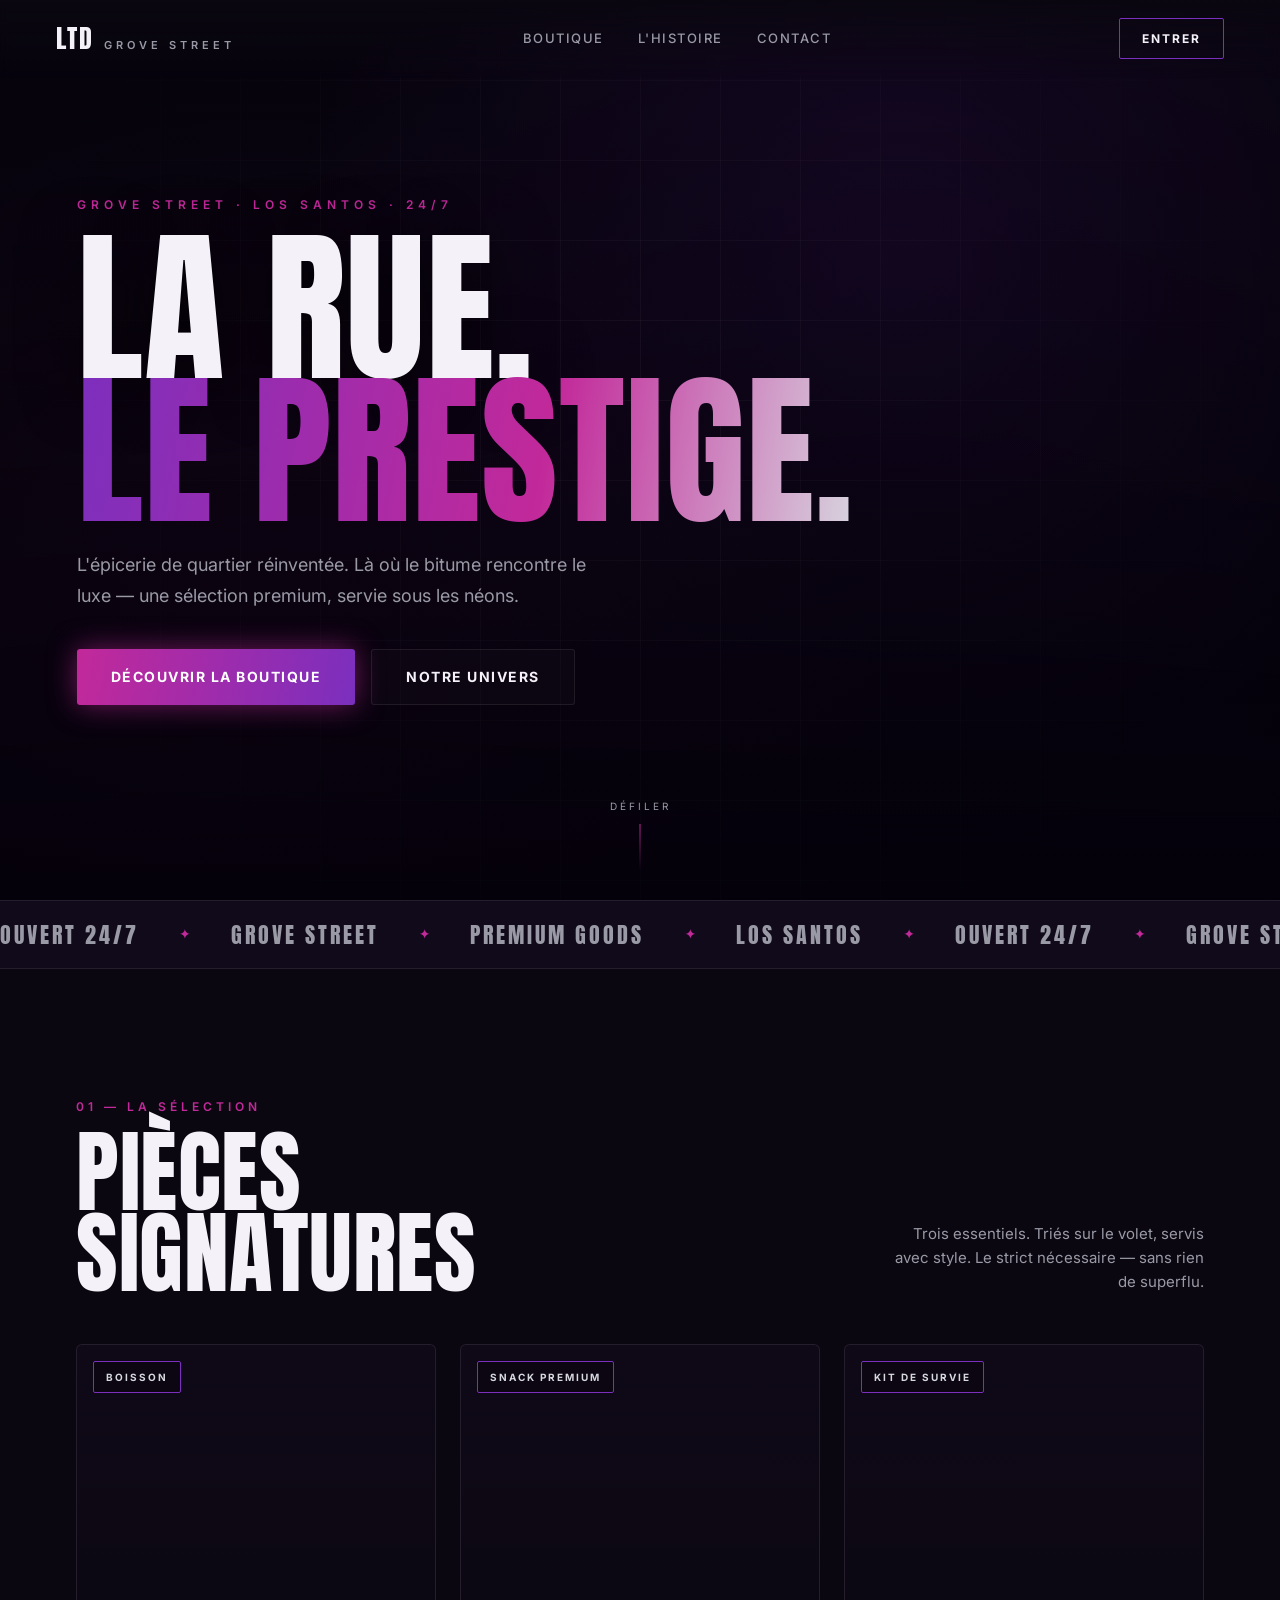
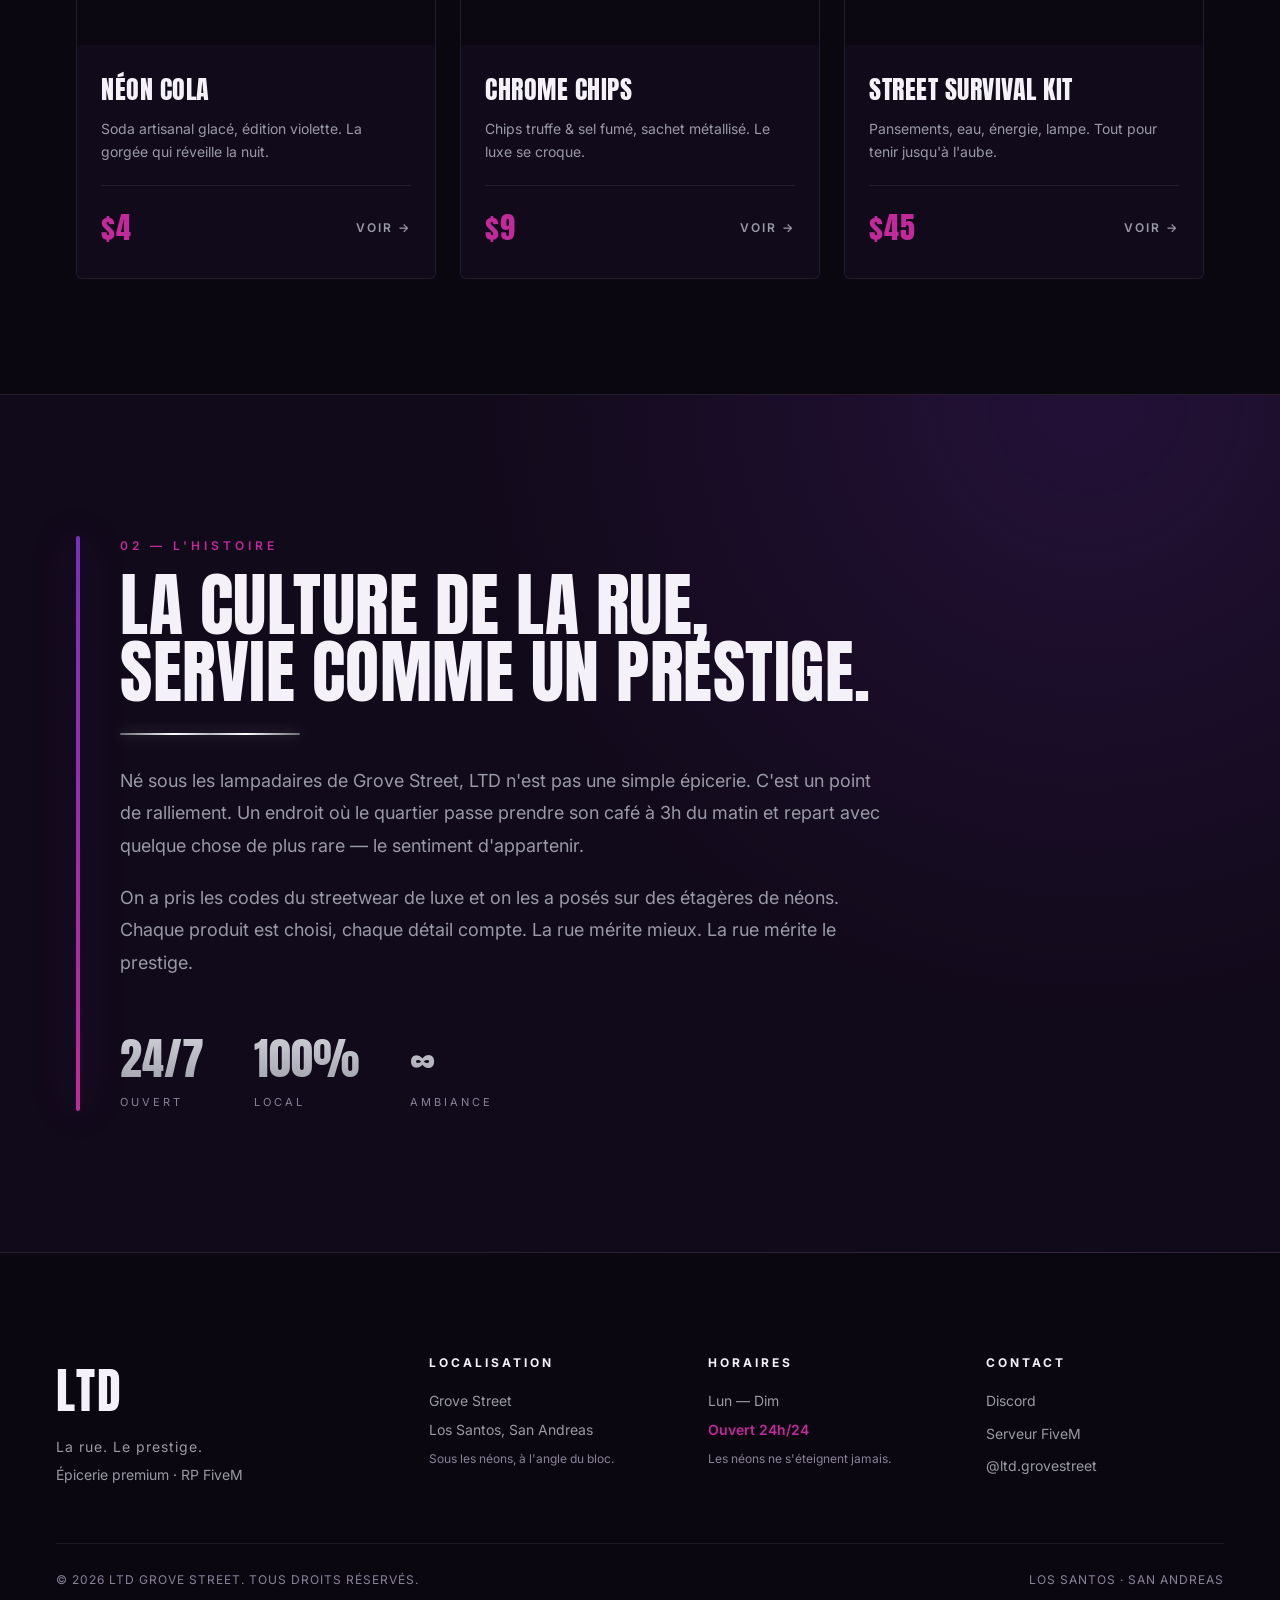
==== index.html @ ff80cbbd "Add LTD Grove Street homepage Street-editorial homepage for a premium GTA FiveM RP convenience store" ====
<!DOCTYPE html>
<html lang="fr">
<head>
  <meta charset="UTF-8" />
  <meta name="viewport" content="width=device-width, initial-scale=1.0" />
  <title>LTD Grove Street — La rue. Le prestige.</title>
  <meta name="description" content="LTD Grove Street — l'épicerie premium de Grove Street, Los Santos. Là où la culture de la rue rencontre le prestige." />

  <!-- Fonts: Anton (display) + Inter (body) -->
  <link rel="preconnect" href="https://fonts.googleapis.com" />
  <link rel="preconnect" href="https://fonts.gstatic.com" crossorigin />
  <link href="https://fonts.googleapis.com/css2?family=Anton&family=Inter:wght@300;400;500;600;700;800&display=swap" rel="stylesheet" />

  <link rel="stylesheet" href="styles.css" />
</head>
<body>

  <!-- ============ NAV ============ -->
  <header class="nav">
    <a class="nav__brand" href="#top">
      <span class="nav__mark">LTD</span>
      <span class="nav__sub">GROVE&nbsp;STREET</span>
    </a>
    <nav class="nav__links">
      <a href="#produits">Boutique</a>
      <a href="#about">L'histoire</a>
      <a href="#contact">Contact</a>
    </nav>
    <a href="#produits" class="nav__cta">Entrer</a>
  </header>

  <!-- ============ HERO ============ -->
  <section class="hero" id="top">
    <div class="hero__bg" role="img" aria-label="Devanture nocturne du magasin LTD Grove Street à Los Santos"></div>
    <div class="hero__grid"></div>
    <div class="hero__content">
      <p class="hero__eyebrow">Grove Street · Los Santos · 24/7</p>
      <h1 class="hero__title">La rue.<br /><span class="hero__title--accent">Le prestige.</span></h1>
      <p class="hero__lede">
        L'épicerie de quartier réinventée. Là où le bitume rencontre le luxe —
        une sélection premium, servie sous les néons.
      </p>
      <div class="hero__actions">
        <a href="#produits" class="btn btn--glow">Découvrir la boutique</a>
        <a href="#about" class="btn btn--ghost">Notre univers</a>
      </div>
    </div>
    <div class="hero__scroll">
      <span>Défiler</span>
      <i class="hero__scroll-line"></i>
    </div>
  </section>

  <!-- ============ MARQUEE ============ -->
  <div class="marquee" aria-hidden="true">
    <div class="marquee__track">
      <span>OUVERT 24/7</span><i>✦</i>
      <span>GROVE STREET</span><i>✦</i>
      <span>PREMIUM GOODS</span><i>✦</i>
      <span>LOS SANTOS</span><i>✦</i>
      <span>OUVERT 24/7</span><i>✦</i>
      <span>GROVE STREET</span><i>✦</i>
      <span>PREMIUM GOODS</span><i>✦</i>
      <span>LOS SANTOS</span><i>✦</i>
    </div>
  </div>

  <!-- ============ PRODUITS ============ -->
  <section class="products" id="produits">
    <div class="section-head">
      <div>
        <p class="section-head__kicker">01 — La sélection</p>
        <h2 class="section-head__title">Pièces<br />signatures</h2>
      </div>
      <p class="section-head__note">
        Trois essentiels. Triés sur le volet, servis avec style.
        Le strict nécessaire — sans rien de superflu.
      </p>
    </div>

    <div class="cards">
      <!-- Card 1 : Boisson -->
      <article class="card">
        <div class="card__media card__media--1">
          <span class="card__tag">Boisson</span>
        </div>
        <div class="card__body">
          <h3 class="card__name">Néon Cola</h3>
          <p class="card__desc">Soda artisanal glacé, édition violette. La gorgée qui réveille la nuit.</p>
          <div class="card__foot">
            <span class="price">$4</span>
            <span class="card__more">Voir →</span>
          </div>
        </div>
      </article>

      <!-- Card 2 : Snack premium -->
      <article class="card">
        <div class="card__media card__media--2">
          <span class="card__tag">Snack premium</span>
        </div>
        <div class="card__body">
          <h3 class="card__name">Chrome Chips</h3>
          <p class="card__desc">Chips truffe & sel fumé, sachet métallisé. Le luxe se croque.</p>
          <div class="card__foot">
            <span class="price">$9</span>
            <span class="card__more">Voir →</span>
          </div>
        </div>
      </article>

      <!-- Card 3 : Kit de survie -->
      <article class="card">
        <div class="card__media card__media--3">
          <span class="card__tag">Kit de survie</span>
        </div>
        <div class="card__body">
          <h3 class="card__name">Street Survival Kit</h3>
          <p class="card__desc">Pansements, eau, énergie, lampe. Tout pour tenir jusqu'à l'aube.</p>
          <div class="card__foot">
            <span class="price">$45</span>
            <span class="card__more">Voir →</span>
          </div>
        </div>
      </article>
    </div>
  </section>

  <!-- ============ ABOUT ============ -->
  <section class="about" id="about">
    <div class="about__inner">
      <div class="about__accent" aria-hidden="true"></div>
      <div class="about__content">
        <p class="section-head__kicker">02 — L'histoire</p>
        <h2 class="about__title">La culture de la rue,<br />servie comme un prestige.</h2>
        <div class="chrome-divider" aria-hidden="true"></div>
        <p class="about__text">
          Né sous les lampadaires de Grove Street, LTD n'est pas une simple épicerie.
          C'est un point de ralliement. Un endroit où le quartier passe prendre
          son café à 3h du matin et repart avec quelque chose de plus rare —
          le sentiment d'appartenir.
        </p>
        <p class="about__text">
          On a pris les codes du streetwear de luxe et on les a posés sur des étagères
          de néons. Chaque produit est choisi, chaque détail compte. La rue mérite
          mieux. La rue mérite le prestige.
        </p>
        <div class="about__stats">
          <div class="stat"><span class="stat__num">24/7</span><span class="stat__label">Ouvert</span></div>
          <div class="stat"><span class="stat__num">100%</span><span class="stat__label">Local</span></div>
          <div class="stat"><span class="stat__num">∞</span><span class="stat__label">Ambiance</span></div>
        </div>
      </div>
    </div>
  </section>

  <!-- ============ FOOTER ============ -->
  <footer class="footer" id="contact">
    <div class="footer__grid">
      <div class="footer__col footer__col--brand">
        <span class="footer__logo">LTD</span>
        <p class="footer__tag">La rue. Le prestige.</p>
        <p class="footer__copy">Épicerie premium · RP FiveM</p>
      </div>

      <div class="footer__col">
        <h4 class="footer__head">Localisation</h4>
        <p>Grove Street</p>
        <p>Los Santos, San Andreas</p>
        <p class="footer__muted">Sous les néons, à l'angle du bloc.</p>
      </div>

      <div class="footer__col">
        <h4 class="footer__head">Horaires</h4>
        <p>Lun — Dim</p>
        <p class="footer__highlight">Ouvert 24h/24</p>
        <p class="footer__muted">Les néons ne s'éteignent jamais.</p>
      </div>

      <div class="footer__col">
        <h4 class="footer__head">Contact</h4>
        <a class="footer__link" href="#">Discord</a>
        <a class="footer__link" href="#">Serveur FiveM</a>
        <a class="footer__link" href="#">@ltd.grovestreet</a>
      </div>
    </div>

    <div class="footer__bar">
      <span>© 2026 LTD Grove Street. Tous droits réservés.</span>
      <span>Los Santos · San Andreas</span>
    </div>
  </footer>

</body>
</html>
---- styles.css ----
/* =========================================================
   LTD GROVE STREET — premium FiveM RP convenience store
   Street-editorial · cinematic dark · neon accents
   ========================================================= */

:root {
  --bg:        #0a0710;
  --bg-2:      #110a1a;
  --bg-3:      #160d22;
  --violet:    #7B2FBE;
  --magenta:   #c2299a;
  --chrome:    #d8d8e0;
  --silver:    #9a9aa6;
  --ink:       #f4f1f8;
  --muted:     #8a829a;
  --line:      rgba(255, 255, 255, 0.08);

  --glow-magenta: 0 0 28px rgba(194, 41, 154, 0.55);
  --glow-violet:  0 0 40px rgba(123, 47, 190, 0.45);

  --maxw: 1240px;
}

* { box-sizing: border-box; margin: 0; padding: 0; }

html { scroll-behavior: smooth; }

body {
  background: var(--bg);
  color: var(--ink);
  font-family: 'Inter', system-ui, sans-serif;
  line-height: 1.6;
  -webkit-font-smoothing: antialiased;
  overflow-x: hidden;
}

h1, h2, h3, .price, .nav__mark, .footer__logo {
  font-family: 'Anton', 'Inter', sans-serif;
  font-weight: 400;
  letter-spacing: 0.5px;
  text-transform: uppercase;
}

a { color: inherit; text-decoration: none; }

::selection { background: var(--magenta); color: #fff; }

/* =================== NAV =================== */
.nav {
  position: fixed;
  top: 0; left: 0; right: 0;
  z-index: 50;
  display: flex;
  align-items: center;
  justify-content: space-between;
  padding: 18px clamp(20px, 5vw, 56px);
  background: linear-gradient(180deg, rgba(10,7,16,0.92), rgba(10,7,16,0));
  backdrop-filter: blur(6px);
}

.nav__brand { display: flex; align-items: baseline; gap: 10px; }
.nav__mark {
  font-size: 26px;
  color: var(--ink);
  letter-spacing: 2px;
}
.nav__sub {
  font-size: 11px;
  letter-spacing: 4px;
  color: var(--silver);
  font-weight: 600;
}

.nav__links {
  display: flex;
  gap: 34px;
  font-size: 13px;
  letter-spacing: 1.5px;
  text-transform: uppercase;
  font-weight: 500;
}
.nav__links a { color: var(--silver); transition: color .25s; }
.nav__links a:hover { color: var(--ink); }

.nav__cta {
  font-size: 12px;
  letter-spacing: 2px;
  text-transform: uppercase;
  font-weight: 700;
  padding: 10px 22px;
  border: 1px solid var(--violet);
  border-radius: 2px;
  color: var(--ink);
  transition: all .25s;
}
.nav__cta:hover {
  background: var(--violet);
  box-shadow: var(--glow-violet);
}

@media (max-width: 760px) {
  .nav__links { display: none; }
}

/* =================== HERO =================== */
.hero {
  position: relative;
  min-height: 100vh;
  display: flex;
  flex-direction: column;
  justify-content: center;
  padding: 0 clamp(20px, 6vw, 80px);
  overflow: hidden;
}

.hero__bg {
  position: absolute;
  inset: 0;
  background:
    linear-gradient(180deg, rgba(10,7,16,0.55) 0%, rgba(10,7,16,0.78) 55%, var(--bg) 100%),
    radial-gradient(circle at 70% 30%, rgba(123,47,190,0.30), transparent 55%),
    radial-gradient(circle at 20% 80%, rgba(194,41,154,0.22), transparent 50%),
    url('https://images.unsplash.com/photo-1545179605-1296651e9d0c?auto=format&fit=crop&w=2000&q=80');
  background-size: cover;
  background-position: center;
  filter: saturate(1.05) contrast(1.05);
  z-index: 0;
}

/* faint grid overlay for the editorial feel */
.hero__grid {
  position: absolute;
  inset: 0;
  z-index: 1;
  background-image:
    linear-gradient(var(--line) 1px, transparent 1px),
    linear-gradient(90deg, var(--line) 1px, transparent 1px);
  background-size: 80px 80px;
  mask-image: radial-gradient(circle at 50% 40%, black, transparent 80%);
  opacity: .5;
}

.hero__content {
  position: relative;
  z-index: 2;
  max-width: 880px;
}

.hero__eyebrow {
  font-size: 12px;
  letter-spacing: 5px;
  text-transform: uppercase;
  color: var(--magenta);
  font-weight: 600;
  margin-bottom: 22px;
}

.hero__title {
  font-size: clamp(64px, 13vw, 184px);
  line-height: 0.86;
  letter-spacing: 1px;
  text-shadow: 0 8px 60px rgba(0,0,0,0.6);
}
.hero__title--accent {
  background: linear-gradient(100deg, var(--violet), var(--magenta) 60%, var(--chrome));
  -webkit-background-clip: text;
  background-clip: text;
  color: transparent;
  text-shadow: none;
}

.hero__lede {
  margin: 28px 0 38px;
  max-width: 520px;
  font-size: clamp(15px, 1.6vw, 18px);
  color: var(--silver);
  line-height: 1.7;
}

.hero__actions { display: flex; gap: 16px; flex-wrap: wrap; }

.hero__scroll {
  position: absolute;
  bottom: 30px;
  left: 50%;
  transform: translateX(-50%);
  z-index: 2;
  display: flex;
  flex-direction: column;
  align-items: center;
  gap: 10px;
  font-size: 10px;
  letter-spacing: 3px;
  text-transform: uppercase;
  color: var(--silver);
}
.hero__scroll-line {
  width: 1px; height: 46px;
  background: linear-gradient(var(--magenta), transparent);
  animation: scrollPulse 2s infinite;
}
@keyframes scrollPulse {
  0%, 100% { opacity: .3; transform: scaleY(.6); }
  50%      { opacity: 1;  transform: scaleY(1); }
}

/* =================== BUTTONS =================== */
.btn {
  display: inline-flex;
  align-items: center;
  gap: 8px;
  font-weight: 700;
  font-size: 14px;
  letter-spacing: 1.5px;
  text-transform: uppercase;
  padding: 16px 34px;
  border-radius: 3px;
  transition: transform .25s, box-shadow .25s, background .25s;
}

.btn--glow {
  background: linear-gradient(100deg, var(--magenta), var(--violet));
  color: #fff;
  box-shadow: var(--glow-magenta);
}
.btn--glow:hover {
  transform: translateY(-2px);
  box-shadow: 0 0 50px rgba(194,41,154,0.85);
}

.btn--ghost {
  border: 1px solid var(--line);
  color: var(--ink);
  background: rgba(255,255,255,0.02);
}
.btn--ghost:hover {
  border-color: var(--violet);
  box-shadow: var(--glow-violet);
}

/* =================== MARQUEE =================== */
.marquee {
  border-top: 1px solid var(--line);
  border-bottom: 1px solid var(--line);
  background: var(--bg-2);
  overflow: hidden;
  padding: 16px 0;
}
.marquee__track {
  display: flex;
  align-items: center;
  gap: 40px;
  white-space: nowrap;
  width: max-content;
  animation: marquee 26s linear infinite;
}
.marquee__track span {
  font-family: 'Anton', sans-serif;
  font-size: 22px;
  letter-spacing: 3px;
  color: var(--silver);
}
.marquee__track i {
  color: var(--magenta);
  font-style: normal;
  font-size: 14px;
}
@keyframes marquee {
  from { transform: translateX(0); }
  to   { transform: translateX(-50%); }
}

/* =================== SECTION HEAD =================== */
.section-head {
  display: grid;
  grid-template-columns: 1fr auto;
  align-items: end;
  gap: 30px;
  max-width: var(--maxw);
  margin: 0 auto;
  padding: clamp(70px, 10vw, 130px) clamp(20px, 6vw, 56px) 50px;
}
.section-head__kicker {
  font-size: 12px;
  letter-spacing: 4px;
  text-transform: uppercase;
  color: var(--magenta);
  font-weight: 600;
  margin-bottom: 16px;
}
.section-head__title {
  font-size: clamp(44px, 7vw, 96px);
  line-height: 0.9;
}
.section-head__note {
  max-width: 320px;
  color: var(--silver);
  font-size: 15px;
  text-align: right;
}
@media (max-width: 760px) {
  .section-head { grid-template-columns: 1fr; }
  .section-head__note { text-align: left; }
}

/* =================== PRODUCTS =================== */
.cards {
  display: grid;
  grid-template-columns: repeat(3, 1fr);
  gap: 24px;
  max-width: var(--maxw);
  margin: 0 auto;
  padding: 0 clamp(20px, 6vw, 56px) clamp(60px, 9vw, 120px);
}
@media (max-width: 920px) { .cards { grid-template-columns: 1fr; max-width: 460px; } }

.card {
  background: var(--bg-2);
  border: 1px solid var(--line);
  border-radius: 6px;
  overflow: hidden;
  transition: transform .35s, border-color .35s, box-shadow .35s;
}
.card:hover {
  transform: translateY(-6px);
  border-color: var(--violet);
  box-shadow: var(--glow-violet);
}

.card__media {
  position: relative;
  height: 300px;
  background-size: cover;
  background-position: center;
}
/* dark overlay on every product image */
.card__media::after {
  content: "";
  position: absolute;
  inset: 0;
  background: linear-gradient(180deg, rgba(10,7,16,0.25), rgba(10,7,16,0.85));
}
.card__media--1 { background-image: url('https://images.unsplash.com/photo-1622483767028-3f66f32aef97?auto=format&fit=crop&w=900&q=80'); }
.card__media--2 { background-image: url('https://images.unsplash.com/photo-1566478989037-eec170784d0b?auto=format&fit=crop&w=900&q=80'); }
.card__media--3 { background-image: url('https://images.unsplash.com/photo-1605600659908-0ef719419d41?auto=format&fit=crop&w=900&q=80'); }

.card__tag {
  position: absolute;
  top: 16px; left: 16px;
  z-index: 2;
  font-size: 10px;
  letter-spacing: 2px;
  text-transform: uppercase;
  font-weight: 700;
  padding: 7px 12px;
  background: rgba(10,7,16,0.7);
  border: 1px solid var(--violet);
  border-radius: 2px;
  color: var(--chrome);
  backdrop-filter: blur(4px);
}

.card__body { padding: 24px 24px 26px; }
.card__name { font-size: 26px; margin-bottom: 8px; }
.card__desc { color: var(--silver); font-size: 14px; min-height: 44px; }

.card__foot {
  display: flex;
  align-items: center;
  justify-content: space-between;
  margin-top: 22px;
  padding-top: 18px;
  border-top: 1px solid var(--line);
}
.price {
  font-size: 30px;
  color: var(--magenta);
  letter-spacing: 1px;
}
.card__more {
  font-size: 12px;
  letter-spacing: 2px;
  text-transform: uppercase;
  font-weight: 600;
  color: var(--silver);
  transition: color .25s;
}
.card:hover .card__more { color: var(--ink); }

/* =================== ABOUT =================== */
.about {
  background:
    radial-gradient(circle at 85% 0%, rgba(123,47,190,0.18), transparent 45%),
    var(--bg-2);
  border-top: 1px solid var(--line);
  border-bottom: 1px solid var(--line);
}
.about__inner {
  max-width: var(--maxw);
  margin: 0 auto;
  padding: clamp(70px, 11vw, 150px) clamp(20px, 6vw, 56px);
  display: flex;
  gap: 40px;
}
.about__accent {
  width: 4px;
  flex-shrink: 0;
  border-radius: 4px;
  background: linear-gradient(180deg, var(--violet), var(--magenta));
  box-shadow: var(--glow-violet);
}
.about__content { max-width: 760px; }
.about__title {
  font-size: clamp(34px, 5.5vw, 72px);
  line-height: 0.95;
  margin-bottom: 28px;
}

/* chrome divider */
.chrome-divider {
  height: 2px;
  width: 180px;
  margin: 0 0 30px;
  background: linear-gradient(90deg, #6a6a72, #ffffff 30%, #b9b9c4 50%, #ffffff 70%, #6a6a72);
  box-shadow: 0 0 14px rgba(216,216,224,0.4);
  border-radius: 2px;
}

.about__text {
  color: var(--silver);
  font-size: clamp(15px, 1.7vw, 18px);
  line-height: 1.8;
  margin-bottom: 20px;
}

.about__stats {
  display: flex;
  gap: 50px;
  margin-top: 44px;
  flex-wrap: wrap;
}
.stat { display: flex; flex-direction: column; }
.stat__num {
  font-family: 'Anton', sans-serif;
  font-size: 44px;
  background: linear-gradient(180deg, var(--chrome), var(--silver));
  -webkit-background-clip: text;
  background-clip: text;
  color: transparent;
}
.stat__label {
  font-size: 11px;
  letter-spacing: 3px;
  text-transform: uppercase;
  color: var(--muted);
}

/* =================== FOOTER =================== */
.footer {
  background: var(--bg);
  padding: clamp(60px, 8vw, 100px) clamp(20px, 6vw, 56px) 30px;
}
.footer__grid {
  max-width: var(--maxw);
  margin: 0 auto;
  display: grid;
  grid-template-columns: 1.4fr 1fr 1fr 1fr;
  gap: 40px;
  padding-bottom: 50px;
  border-bottom: 1px solid var(--line);
}
@media (max-width: 860px) { .footer__grid { grid-template-columns: 1fr 1fr; } }
@media (max-width: 520px) { .footer__grid { grid-template-columns: 1fr; } }

.footer__logo { font-size: 48px; letter-spacing: 2px; }
.footer__tag {
  color: var(--magenta);
  font-size: 14px;
  letter-spacing: 1px;
  margin: 6px 0 14px;
}
.footer__copy { color: var(--muted); font-size: 13px; }

.footer__head {
  font-size: 12px;
  letter-spacing: 3px;
  text-transform: uppercase;
  color: var(--ink);
  margin-bottom: 18px;
  font-weight: 700;
}
.footer__col p { color: var(--silver); font-size: 14px; margin-bottom: 6px; }
.footer__muted { color: var(--muted) !important; font-size: 12px !important; margin-top: 8px; }
.footer__highlight { color: var(--magenta) !important; font-weight: 600; }

.footer__link {
  display: block;
  color: var(--silver);
  font-size: 14px;
  margin-bottom: 10px;
  width: max-content;
  transition: color .25s, transform .25s;
}
.footer__link:hover { color: var(--magenta); transform: translateX(4px); }

.footer__bar {
  max-width: var(--maxw);
  margin: 0 auto;
  padding-top: 26px;
  display: flex;
  justify-content: space-between;
  gap: 14px;
  flex-wrap: wrap;
  font-size: 12px;
  letter-spacing: 1px;
  color: var(--muted);
  text-transform: uppercase;
}
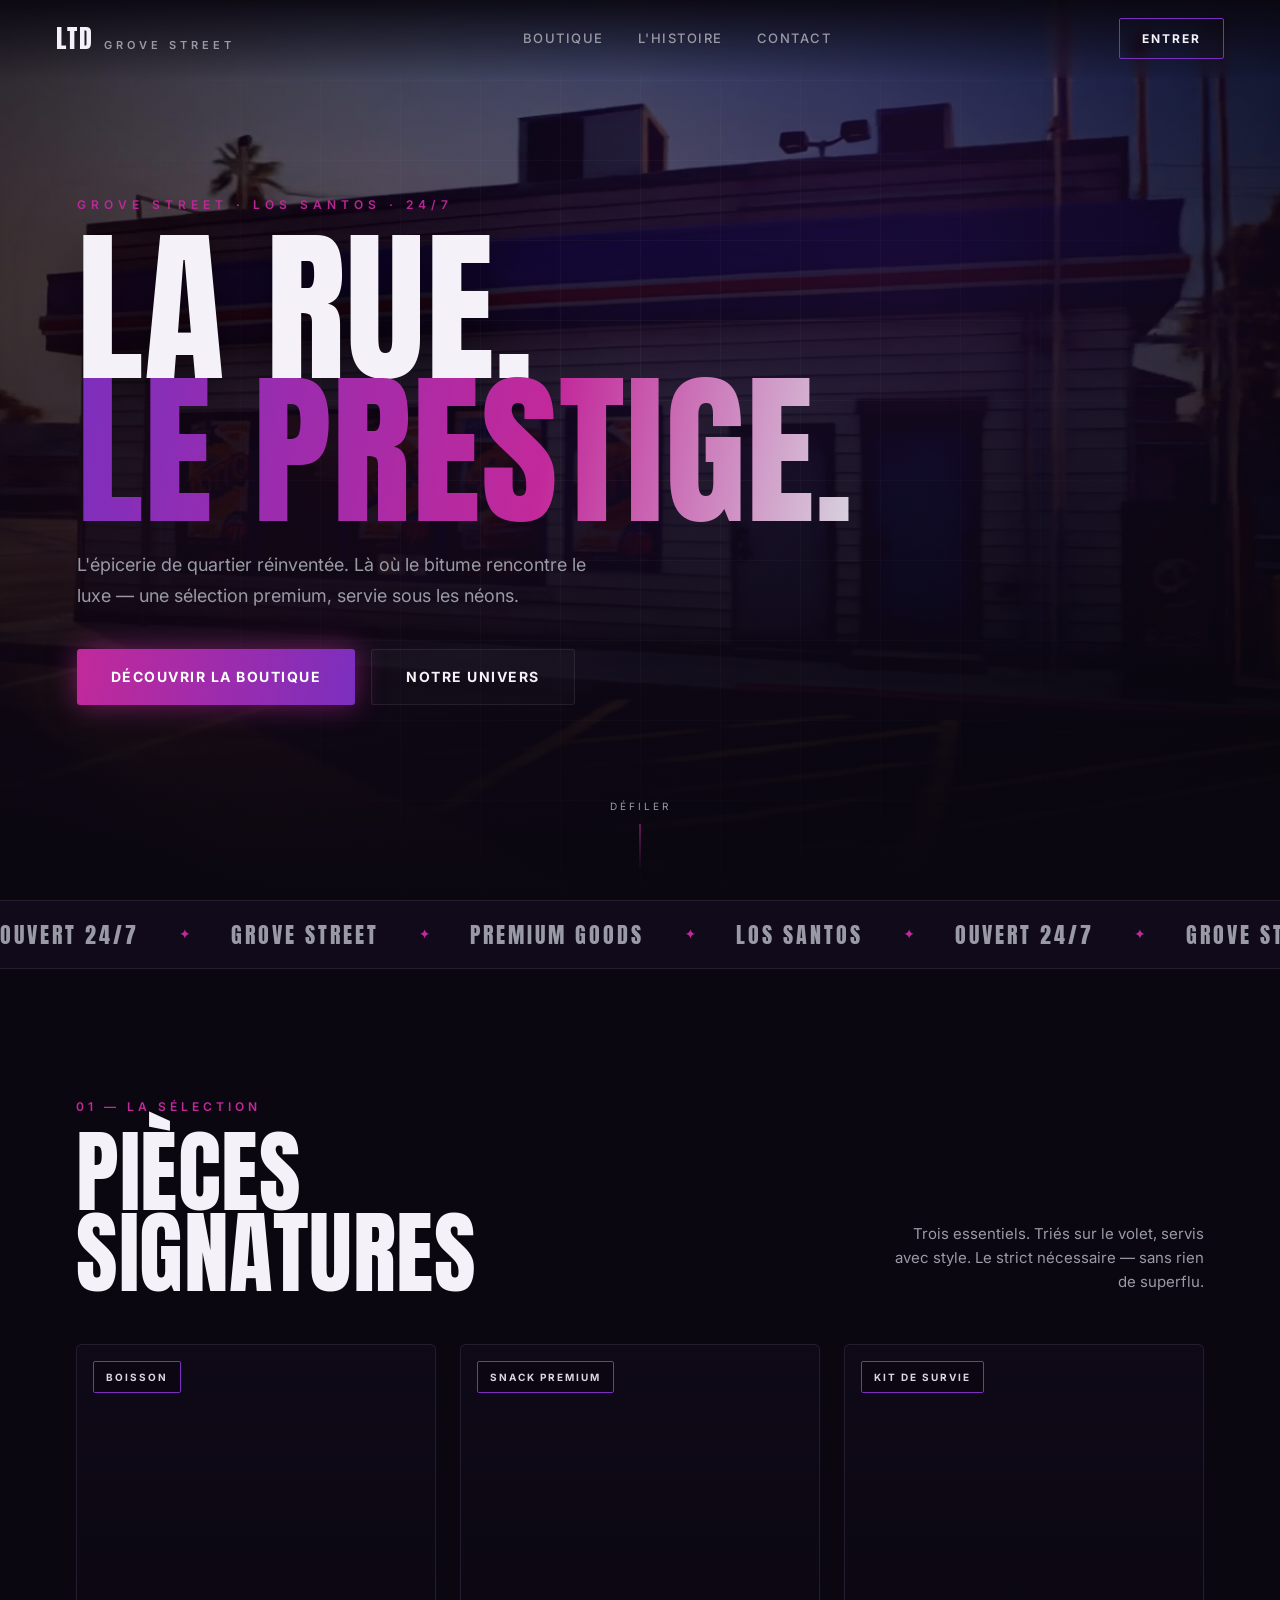
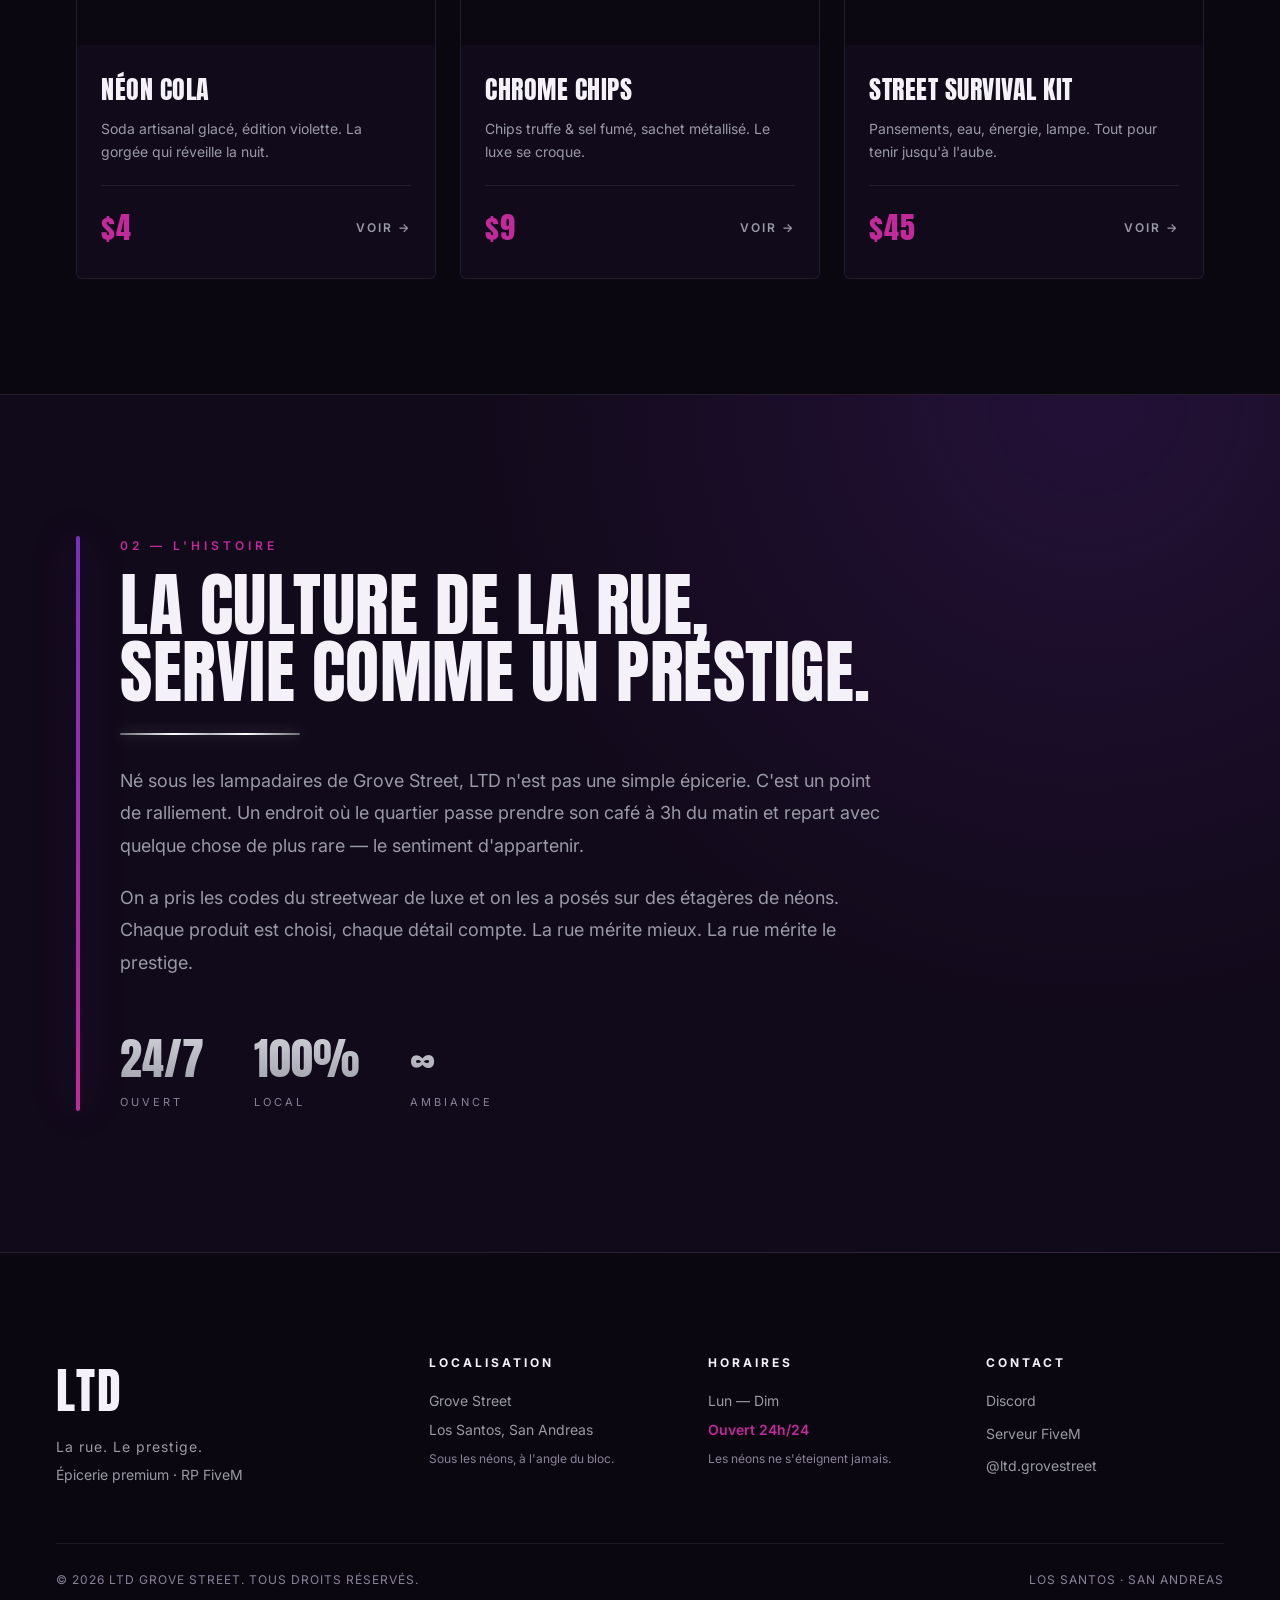
==== commit ebe6bb99: "Use cinematic in-game store video as hero background Replace the placeholder hero image with the rea" ====
--- a/index.html
+++ b/index.html
@@ -31,7 +31,12 @@
 
   <!-- ============ HERO ============ -->
   <section class="hero" id="top">
-    <div class="hero__bg" role="img" aria-label="Devanture nocturne du magasin LTD Grove Street à Los Santos"></div>
+    <video class="hero__video" autoplay muted loop playsinline preload="auto"
+           poster="assets/hero-poster.jpg"
+           aria-label="Devanture nocturne du magasin LTD Grove Street à Los Santos">
+      <source src="assets/hero.mp4" type="video/mp4" />
+    </video>
+    <div class="hero__overlay"></div>
     <div class="hero__grid"></div>
     <div class="hero__content">
       <p class="hero__eyebrow">Grove Street · Los Santos · 24/7</p>
--- a/styles.css
+++ b/styles.css
@@ -113,18 +113,27 @@
   overflow: hidden;
 }
 
-.hero__bg {
+/* full-bleed cinematic in-game store video */
+.hero__video {
   position: absolute;
   inset: 0;
+  width: 100%;
+  height: 100%;
+  object-fit: cover;
+  object-position: center;
+  z-index: 0;
+  filter: saturate(1.05) contrast(1.03);
+}
+
+/* dark + neon wash layered over the footage */
+.hero__overlay {
+  position: absolute;
+  inset: 0;
+  z-index: 1;
   background:
-    linear-gradient(180deg, rgba(10,7,16,0.55) 0%, rgba(10,7,16,0.78) 55%, var(--bg) 100%),
-    radial-gradient(circle at 70% 30%, rgba(123,47,190,0.30), transparent 55%),
-    radial-gradient(circle at 20% 80%, rgba(194,41,154,0.22), transparent 50%),
-    url('https://images.unsplash.com/photo-1545179605-1296651e9d0c?auto=format&fit=crop&w=2000&q=80');
-  background-size: cover;
-  background-position: center;
-  filter: saturate(1.05) contrast(1.05);
-  z-index: 0;
+    linear-gradient(180deg, rgba(10,7,16,0.45) 0%, rgba(10,7,16,0.72) 55%, var(--bg) 100%),
+    radial-gradient(circle at 70% 30%, rgba(123,47,190,0.32), transparent 55%),
+    radial-gradient(circle at 20% 80%, rgba(194,41,154,0.24), transparent 50%);
 }
 
 /* faint grid overlay for the editorial feel */
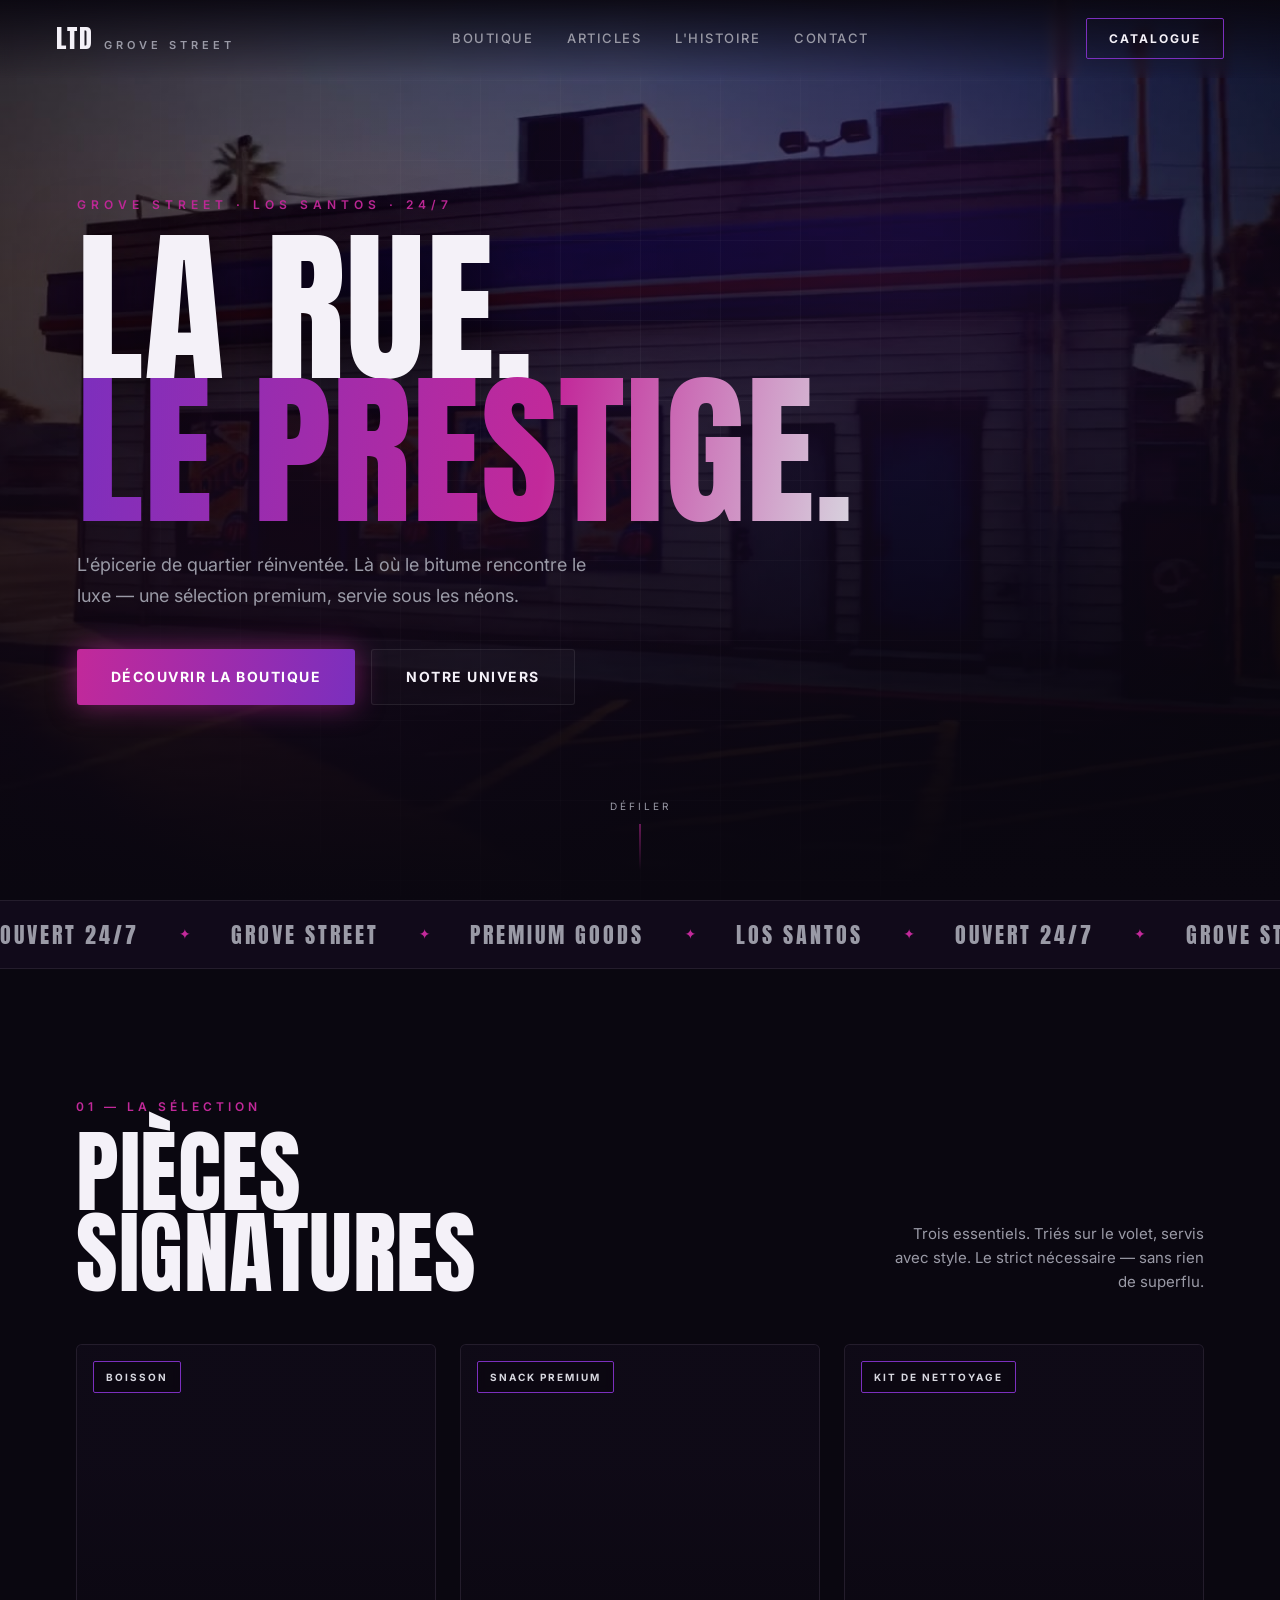
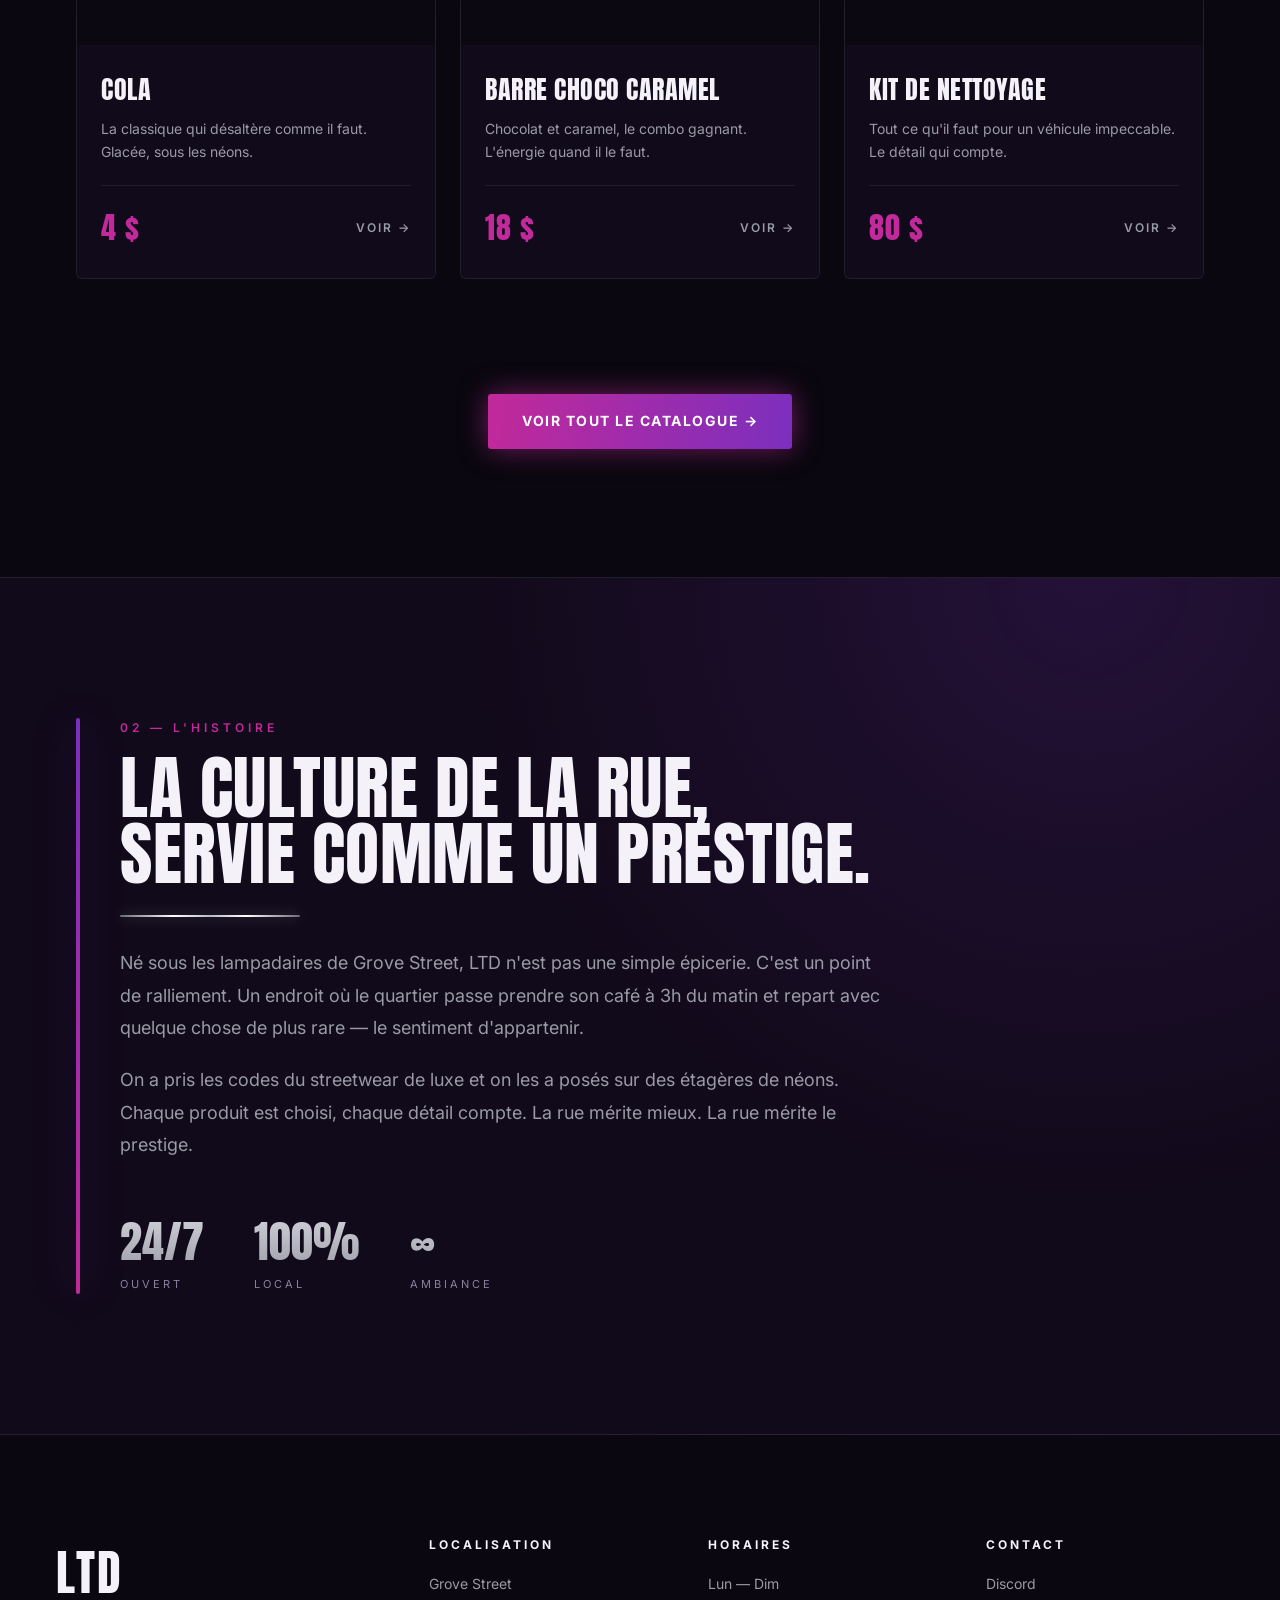
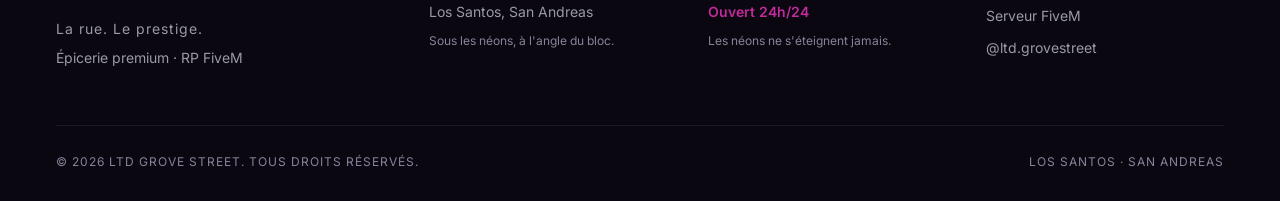
==== commit b875de53: "Add Articles catalogue page wired to the homepage Integrate the full product catalogue (cart, search" ====
--- a/index.html
+++ b/index.html
@@ -23,10 +23,11 @@
     </a>
     <nav class="nav__links">
       <a href="#produits">Boutique</a>
+      <a href="catalogue.html">Articles</a>
       <a href="#about">L'histoire</a>
       <a href="#contact">Contact</a>
     </nav>
-    <a href="#produits" class="nav__cta">Entrer</a>
+    <a href="catalogue.html" class="nav__cta">Catalogue</a>
   </header>
 
   <!-- ============ HERO ============ -->
@@ -46,7 +47,7 @@
         une sélection premium, servie sous les néons.
       </p>
       <div class="hero__actions">
-        <a href="#produits" class="btn btn--glow">Découvrir la boutique</a>
+        <a href="catalogue.html" class="btn btn--glow">Découvrir la boutique</a>
         <a href="#about" class="btn btn--ghost">Notre univers</a>
       </div>
     </div>
@@ -85,49 +86,53 @@
 
     <div class="cards">
       <!-- Card 1 : Boisson -->
-      <article class="card">
+      <a class="card" href="catalogue.html">
         <div class="card__media card__media--1">
           <span class="card__tag">Boisson</span>
         </div>
         <div class="card__body">
-          <h3 class="card__name">Néon Cola</h3>
-          <p class="card__desc">Soda artisanal glacé, édition violette. La gorgée qui réveille la nuit.</p>
+          <h3 class="card__name">Cola</h3>
+          <p class="card__desc">La classique qui désaltère comme il faut. Glacée, sous les néons.</p>
           <div class="card__foot">
-            <span class="price">$4</span>
+            <span class="price">4 $</span>
             <span class="card__more">Voir →</span>
           </div>
         </div>
-      </article>
+      </a>
 
       <!-- Card 2 : Snack premium -->
-      <article class="card">
+      <a class="card" href="catalogue.html">
         <div class="card__media card__media--2">
           <span class="card__tag">Snack premium</span>
         </div>
         <div class="card__body">
-          <h3 class="card__name">Chrome Chips</h3>
-          <p class="card__desc">Chips truffe & sel fumé, sachet métallisé. Le luxe se croque.</p>
+          <h3 class="card__name">Barre choco caramel</h3>
+          <p class="card__desc">Chocolat et caramel, le combo gagnant. L'énergie quand il le faut.</p>
           <div class="card__foot">
-            <span class="price">$9</span>
+            <span class="price">18 $</span>
             <span class="card__more">Voir →</span>
           </div>
         </div>
-      </article>
-
-      <!-- Card 3 : Kit de survie -->
-      <article class="card">
+      </a>
+
+      <!-- Card 3 : Kit -->
+      <a class="card" href="catalogue.html">
         <div class="card__media card__media--3">
-          <span class="card__tag">Kit de survie</span>
+          <span class="card__tag">Kit de nettoyage</span>
         </div>
         <div class="card__body">
-          <h3 class="card__name">Street Survival Kit</h3>
-          <p class="card__desc">Pansements, eau, énergie, lampe. Tout pour tenir jusqu'à l'aube.</p>
+          <h3 class="card__name">Kit de Nettoyage</h3>
+          <p class="card__desc">Tout ce qu'il faut pour un véhicule impeccable. Le détail qui compte.</p>
           <div class="card__foot">
-            <span class="price">$45</span>
+            <span class="price">80 $</span>
             <span class="card__more">Voir →</span>
           </div>
         </div>
-      </article>
+      </a>
+    </div>
+
+    <div class="products__cta">
+      <a href="catalogue.html" class="btn btn--glow">Voir tout le catalogue →</a>
     </div>
   </section>
 
--- a/styles.css
+++ b/styles.css
@@ -323,11 +323,21 @@
 }
 @media (max-width: 920px) { .cards { grid-template-columns: 1fr; max-width: 460px; } }
 
+.products__cta {
+  display: flex;
+  justify-content: center;
+  padding: 0 clamp(20px, 6vw, 56px) clamp(70px, 10vw, 130px);
+}
+
 .card {
+  display: block;
   background: var(--bg-2);
   border: 1px solid var(--line);
   border-radius: 6px;
   overflow: hidden;
+  cursor: pointer;
+  color: inherit;
+  text-decoration: none;
   transition: transform .35s, border-color .35s, box-shadow .35s;
 }
 .card:hover {
@@ -347,11 +357,16 @@
   content: "";
   position: absolute;
   inset: 0;
-  background: linear-gradient(180deg, rgba(10,7,16,0.25), rgba(10,7,16,0.85));
-}
-.card__media--1 { background-image: url('https://images.unsplash.com/photo-1622483767028-3f66f32aef97?auto=format&fit=crop&w=900&q=80'); }
-.card__media--2 { background-image: url('https://images.unsplash.com/photo-1566478989037-eec170784d0b?auto=format&fit=crop&w=900&q=80'); }
-.card__media--3 { background-image: url('https://images.unsplash.com/photo-1605600659908-0ef719419d41?auto=format&fit=crop&w=900&q=80'); }
+  background: linear-gradient(180deg, rgba(10,7,16,0.05) 40%, rgba(10,7,16,0.78) 100%);
+}
+.card__media--1, .card__media--2, .card__media--3 {
+  background-size: contain;
+  background-repeat: no-repeat;
+  background-color: #0f0a17;
+}
+.card__media--1 { background-image: url('https://i.postimg.cc/1R8hd8mX/image-2026-05-01-072320710.png'); }
+.card__media--2 { background-image: url('https://i.postimg.cc/wxX9NJRF/image-2026-05-01-154516834.png'); }
+.card__media--3 { background-image: url('https://i.postimg.cc/9Mpsxpsg/81TWN3Gp-Ur-L-AC-SY300-SX300-QL70-ML2.jpg'); }
 
 .card__tag {
   position: absolute;
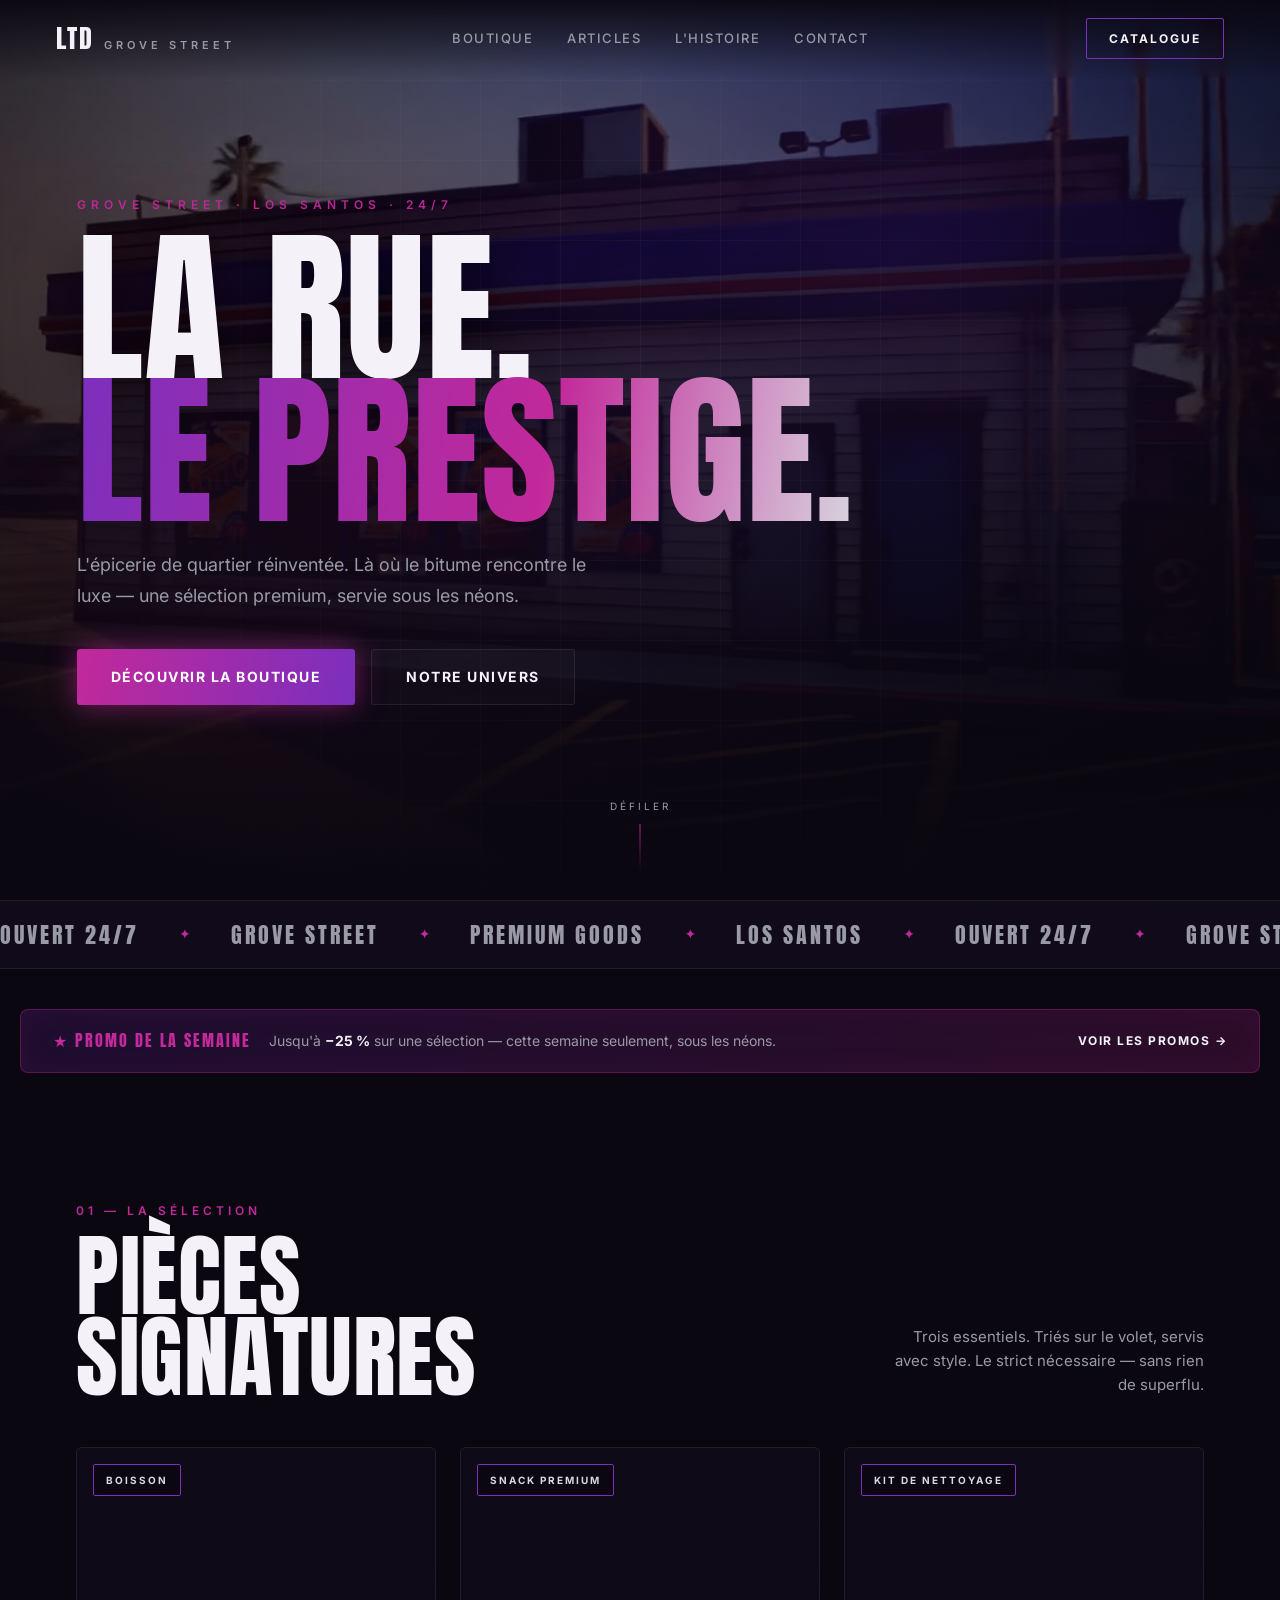
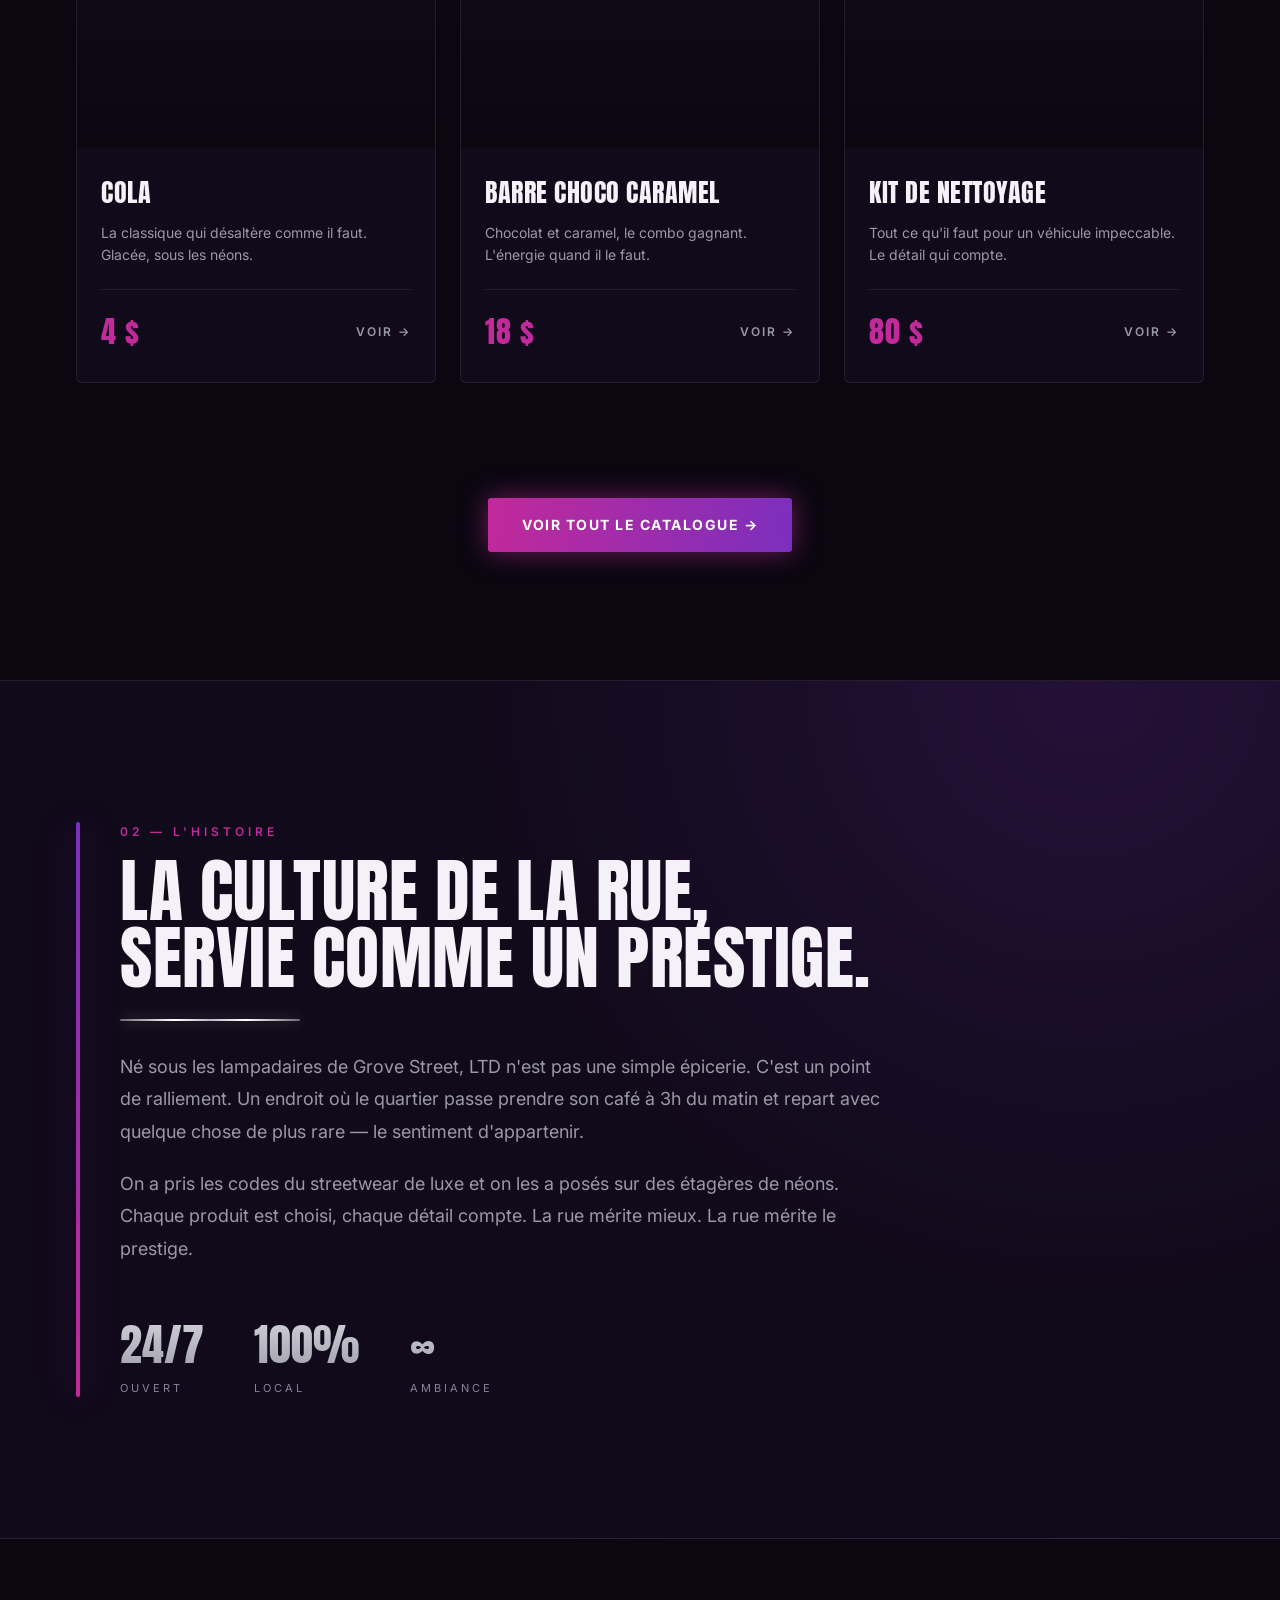
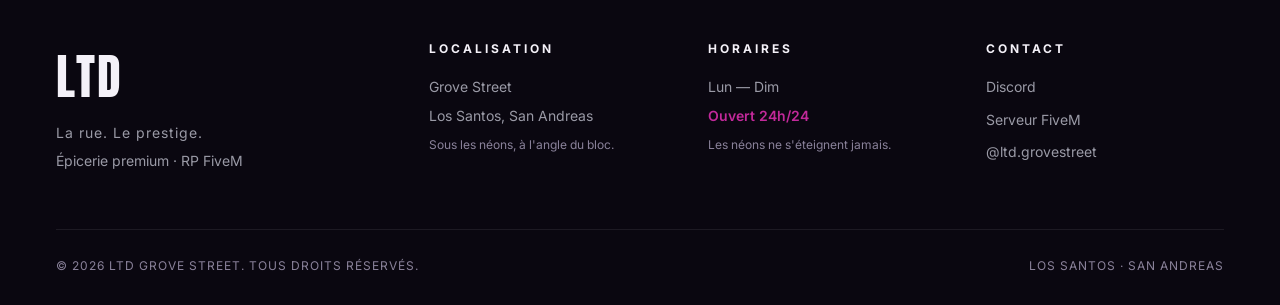
==== commit 2bbb4b02: "Build out Promo de la semaine showcase Turn the promo tab into a real deals showcase: banner image p" ====
--- a/index.html
+++ b/index.html
@@ -70,6 +70,13 @@
       <span>LOS SANTOS</span><i>✦</i>
     </div>
   </div>
+
+  <!-- ============ PROMO STRIP ============ -->
+  <a class="promo-strip" href="catalogue.html#promo">
+    <span class="promo-strip__tag">★ Promo de la semaine</span>
+    <span class="promo-strip__text">Jusqu'à <strong>−25 %</strong> sur une sélection — cette semaine seulement, sous les néons.</span>
+    <span class="promo-strip__cta">Voir les promos →</span>
+  </a>
 
   <!-- ============ PRODUITS ============ -->
   <section class="products" id="produits">
--- a/styles.css
+++ b/styles.css
@@ -279,6 +279,54 @@
   to   { transform: translateX(-50%); }
 }
 
+/* =================== PROMO STRIP =================== */
+.promo-strip {
+  display: flex;
+  align-items: center;
+  gap: 18px;
+  max-width: var(--maxw);
+  margin: 40px auto 0;
+  padding: 18px clamp(20px, 4vw, 32px);
+  border-radius: 8px;
+  text-decoration: none;
+  color: var(--ink);
+  background:
+    linear-gradient(100deg, rgba(123,47,190,0.18), rgba(194,41,154,0.18));
+  border: 1px solid rgba(194,41,154,0.35);
+  box-shadow: inset 0 0 30px rgba(194,41,154,0.08);
+  transition: border-color .25s, box-shadow .25s, transform .25s;
+}
+.promo-strip:hover {
+  transform: translateY(-2px);
+  border-color: var(--magenta);
+  box-shadow: 0 0 34px rgba(194,41,154,0.35);
+}
+.promo-strip__tag {
+  font-family: 'Anton', sans-serif;
+  font-size: 16px;
+  letter-spacing: 2px;
+  text-transform: uppercase;
+  color: var(--magenta);
+  white-space: nowrap;
+}
+.promo-strip__text {
+  flex: 1;
+  font-size: 14px;
+  color: var(--silver);
+}
+.promo-strip__text strong { color: var(--ink); }
+.promo-strip__cta {
+  font-size: 12px;
+  letter-spacing: 1.5px;
+  text-transform: uppercase;
+  font-weight: 700;
+  color: var(--ink);
+  white-space: nowrap;
+}
+@media (max-width: 680px) {
+  .promo-strip { flex-direction: column; align-items: flex-start; gap: 10px; margin-top: 28px; }
+}
+
 /* =================== SECTION HEAD =================== */
 .section-head {
   display: grid;
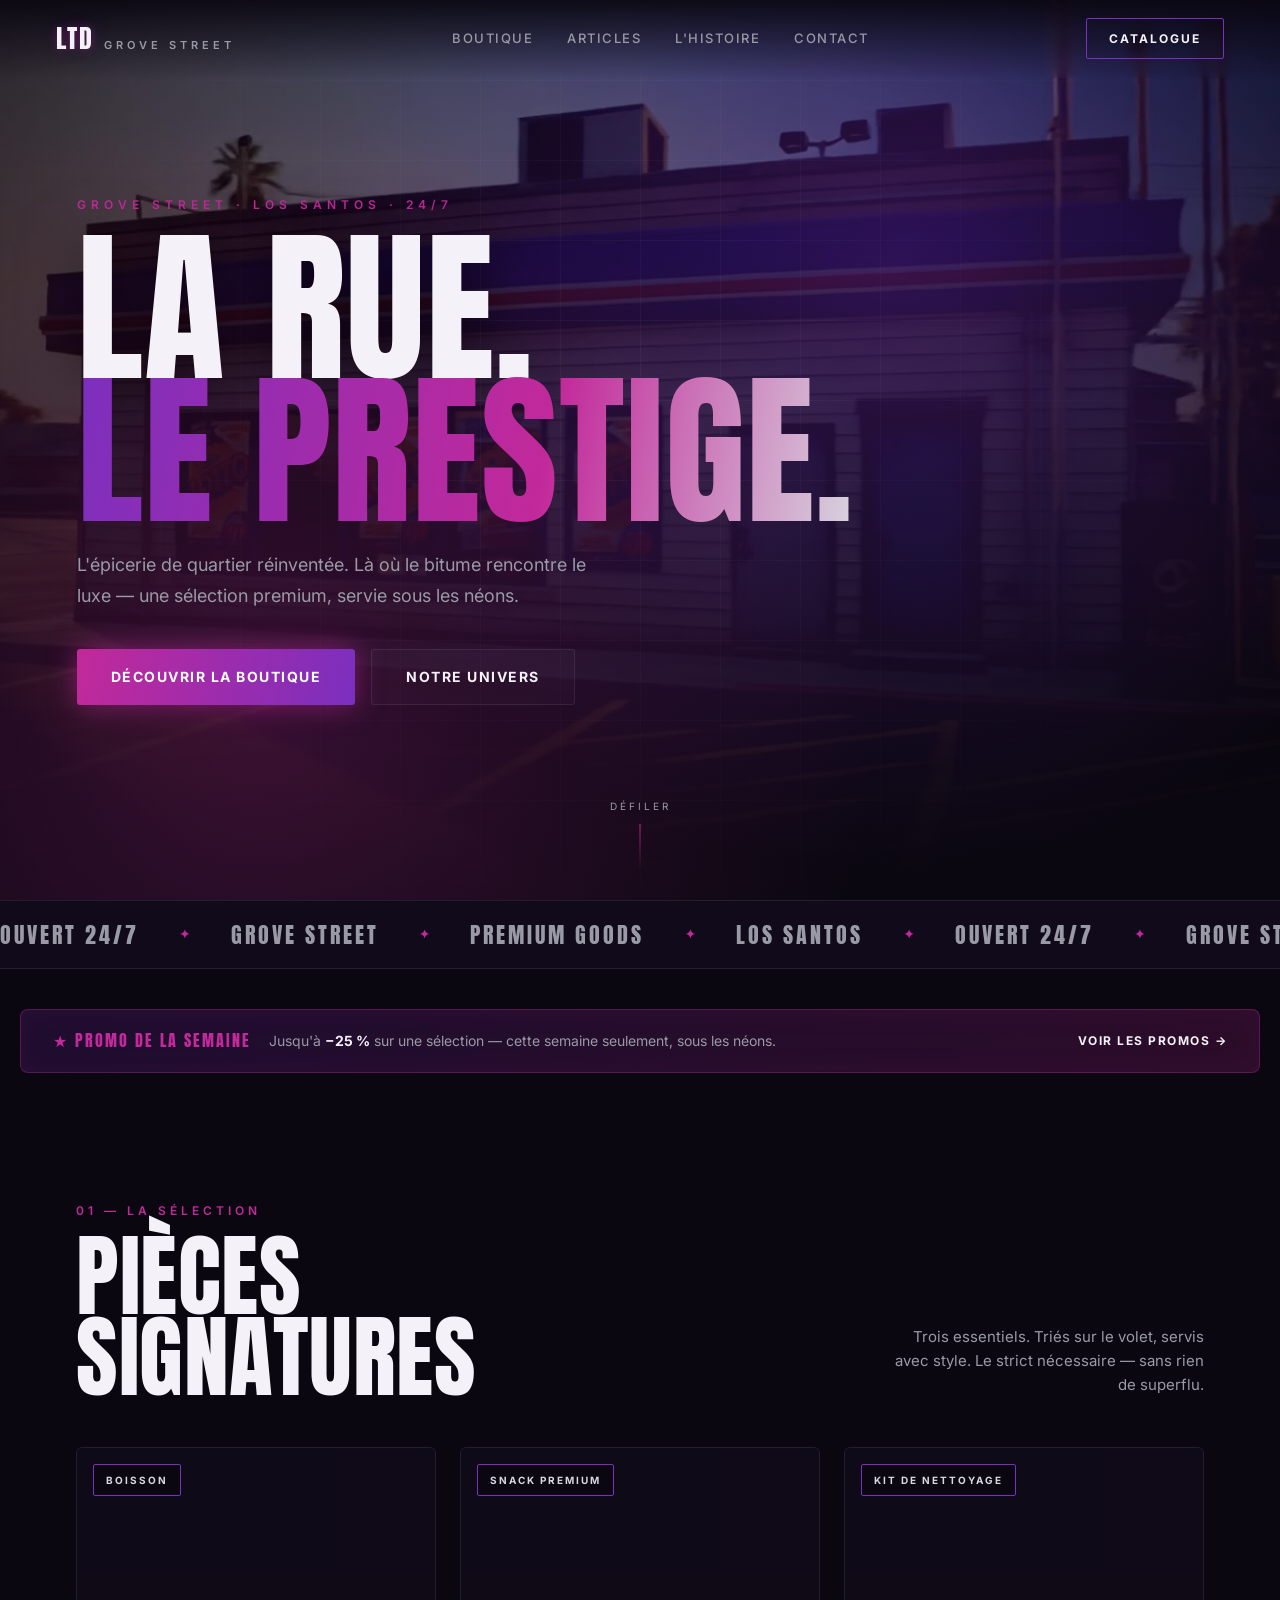
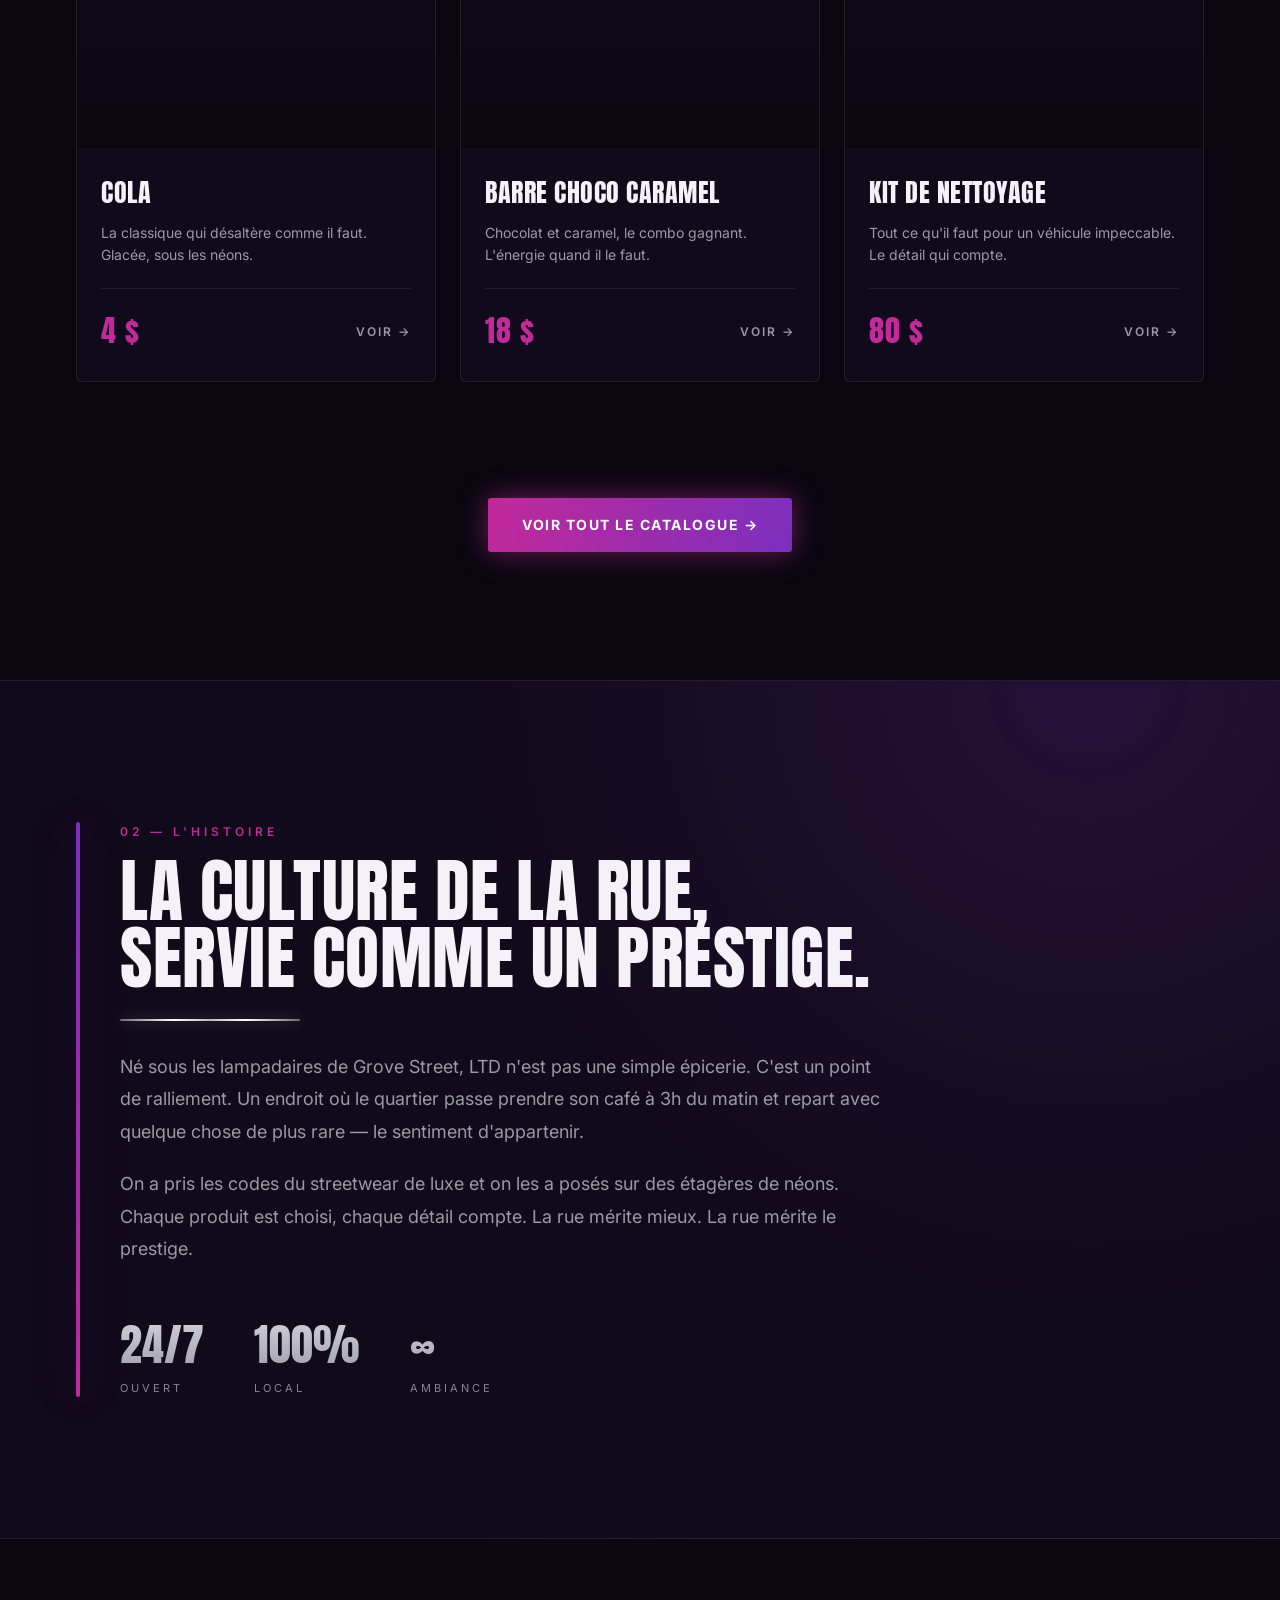
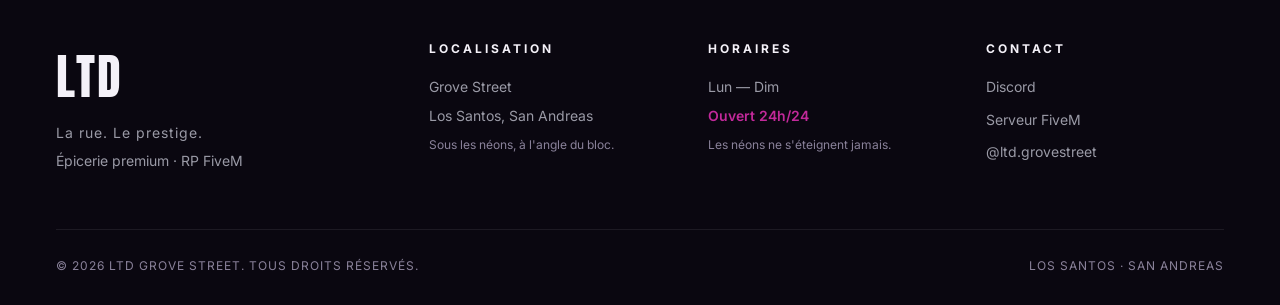
==== commit 27c33265: "Add tasteful motion: scroll reveal, tilt, neon glow Homepage: sections and product cards fade-up on " ====
--- a/index.html
+++ b/index.html
@@ -38,6 +38,7 @@
       <source src="assets/hero.mp4" type="video/mp4" />
     </video>
     <div class="hero__overlay"></div>
+    <div class="hero__pulse" aria-hidden="true"></div>
     <div class="hero__grid"></div>
     <div class="hero__content">
       <p class="hero__eyebrow">Grove Street · Los Santos · 24/7</p>
@@ -72,7 +73,7 @@
   </div>
 
   <!-- ============ PROMO STRIP ============ -->
-  <a class="promo-strip" href="catalogue.html#promo">
+  <a class="promo-strip" href="catalogue.html#promo" data-reveal>
     <span class="promo-strip__tag">★ Promo de la semaine</span>
     <span class="promo-strip__text">Jusqu'à <strong>−25 %</strong> sur une sélection — cette semaine seulement, sous les néons.</span>
     <span class="promo-strip__cta">Voir les promos →</span>
@@ -80,7 +81,7 @@
 
   <!-- ============ PRODUITS ============ -->
   <section class="products" id="produits">
-    <div class="section-head">
+    <div class="section-head" data-reveal>
       <div>
         <p class="section-head__kicker">01 — La sélection</p>
         <h2 class="section-head__title">Pièces<br />signatures</h2>
@@ -93,7 +94,7 @@
 
     <div class="cards">
       <!-- Card 1 : Boisson -->
-      <a class="card" href="catalogue.html">
+      <a class="card" href="catalogue.html" data-reveal>
         <div class="card__media card__media--1">
           <span class="card__tag">Boisson</span>
         </div>
@@ -108,7 +109,7 @@
       </a>
 
       <!-- Card 2 : Snack premium -->
-      <a class="card" href="catalogue.html">
+      <a class="card" href="catalogue.html" data-reveal>
         <div class="card__media card__media--2">
           <span class="card__tag">Snack premium</span>
         </div>
@@ -123,7 +124,7 @@
       </a>
 
       <!-- Card 3 : Kit -->
-      <a class="card" href="catalogue.html">
+      <a class="card" href="catalogue.html" data-reveal>
         <div class="card__media card__media--3">
           <span class="card__tag">Kit de nettoyage</span>
         </div>
@@ -138,7 +139,7 @@
       </a>
     </div>
 
-    <div class="products__cta">
+    <div class="products__cta" data-reveal>
       <a href="catalogue.html" class="btn btn--glow">Voir tout le catalogue →</a>
     </div>
   </section>
@@ -147,7 +148,7 @@
   <section class="about" id="about">
     <div class="about__inner">
       <div class="about__accent" aria-hidden="true"></div>
-      <div class="about__content">
+      <div class="about__content" data-reveal>
         <p class="section-head__kicker">02 — L'histoire</p>
         <h2 class="about__title">La culture de la rue,<br />servie comme un prestige.</h2>
         <div class="chrome-divider" aria-hidden="true"></div>
@@ -174,27 +175,27 @@
   <!-- ============ FOOTER ============ -->
   <footer class="footer" id="contact">
     <div class="footer__grid">
-      <div class="footer__col footer__col--brand">
+      <div class="footer__col footer__col--brand" data-reveal>
         <span class="footer__logo">LTD</span>
         <p class="footer__tag">La rue. Le prestige.</p>
         <p class="footer__copy">Épicerie premium · RP FiveM</p>
       </div>
 
-      <div class="footer__col">
+      <div class="footer__col" data-reveal>
         <h4 class="footer__head">Localisation</h4>
         <p>Grove Street</p>
         <p>Los Santos, San Andreas</p>
         <p class="footer__muted">Sous les néons, à l'angle du bloc.</p>
       </div>
 
-      <div class="footer__col">
+      <div class="footer__col" data-reveal>
         <h4 class="footer__head">Horaires</h4>
         <p>Lun — Dim</p>
         <p class="footer__highlight">Ouvert 24h/24</p>
         <p class="footer__muted">Les néons ne s'éteignent jamais.</p>
       </div>
 
-      <div class="footer__col">
+      <div class="footer__col" data-reveal>
         <h4 class="footer__head">Contact</h4>
         <a class="footer__link" href="#">Discord</a>
         <a class="footer__link" href="#">Serveur FiveM</a>
@@ -208,5 +209,52 @@
     </div>
   </footer>
 
+  <script>
+  (function () {
+    const reduce = window.matchMedia('(prefers-reduced-motion: reduce)').matches;
+    const reveals = document.querySelectorAll('[data-reveal]');
+
+    if (reduce) {
+      reveals.forEach(el => el.classList.add('in'));
+      return;
+    }
+
+    // Reveal on scroll
+    const io = new IntersectionObserver((entries) => {
+      entries.forEach(e => {
+        if (e.isIntersecting) { e.target.classList.add('in'); io.unobserve(e.target); }
+      });
+    }, { threshold: 0.15, rootMargin: '0px 0px -8% 0px' });
+    reveals.forEach(el => io.observe(el));
+
+    // Magnetic glow buttons
+    document.querySelectorAll('.btn--glow').forEach(btn => {
+      btn.addEventListener('pointermove', e => {
+        const r = btn.getBoundingClientRect();
+        const x = ((e.clientX - r.left) / r.width - 0.5) * 12;
+        const y = ((e.clientY - r.top) / r.height - 0.5) * 12;
+        btn.style.transform = `translate(${x}px, ${y}px)`;
+      });
+      btn.addEventListener('pointerleave', () => { btn.style.transform = ''; });
+    });
+
+    // 3D tilt on product cards
+    document.querySelectorAll('.products .card').forEach(card => {
+      card.addEventListener('pointermove', e => {
+        const r = card.getBoundingClientRect();
+        const px = (e.clientX - r.left) / r.width - 0.5;
+        const py = (e.clientY - r.top) / r.height - 0.5;
+        card.style.transition = 'transform .06s linear';
+        card.style.transform =
+          `perspective(800px) rotateX(${(-py * 7).toFixed(2)}deg) rotateY(${(px * 7).toFixed(2)}deg) translateY(-6px)`;
+      });
+      card.addEventListener('pointerleave', () => {
+        card.style.transition = '';
+        card.style.transform = '';
+      });
+    });
+  })();
+  </script>
+
 </body>
 </html>
--- a/styles.css
+++ b/styles.css
@@ -130,10 +130,23 @@
   position: absolute;
   inset: 0;
   z-index: 1;
+  background: linear-gradient(180deg, rgba(10,7,16,0.45) 0%, rgba(10,7,16,0.72) 55%, var(--bg) 100%);
+}
+
+/* breathing neon glows over the footage */
+.hero__pulse {
+  position: absolute;
+  inset: 0;
+  z-index: 1;
+  pointer-events: none;
   background:
-    linear-gradient(180deg, rgba(10,7,16,0.45) 0%, rgba(10,7,16,0.72) 55%, var(--bg) 100%),
     radial-gradient(circle at 70% 30%, rgba(123,47,190,0.32), transparent 55%),
     radial-gradient(circle at 20% 80%, rgba(194,41,154,0.24), transparent 50%);
+  animation: heroBreathe 7s ease-in-out infinite;
+}
+@keyframes heroBreathe {
+  0%, 100% { opacity: .7; transform: scale(1); }
+  50%      { opacity: 1; transform: scale(1.06); }
 }
 
 /* faint grid overlay for the editorial feel */
@@ -588,3 +601,47 @@
   color: var(--muted);
   text-transform: uppercase;
 }
+
+/* =================== ANIMATIONS =================== */
+
+/* reveal on scroll */
+[data-reveal] {
+  opacity: 0;
+  transform: translateY(30px);
+  transition: opacity .7s cubic-bezier(.2,.7,.2,1), transform .7s cubic-bezier(.2,.7,.2,1);
+  will-change: opacity, transform;
+}
+[data-reveal].in {
+  opacity: 1;
+  transform: none;
+}
+/* staggered cascade for grouped items */
+.cards [data-reveal]:nth-child(1) { transition-delay: .05s; }
+.cards [data-reveal]:nth-child(2) { transition-delay: .15s; }
+.cards [data-reveal]:nth-child(3) { transition-delay: .25s; }
+.footer__grid [data-reveal]:nth-child(1) { transition-delay: 0s; }
+.footer__grid [data-reveal]:nth-child(2) { transition-delay: .08s; }
+.footer__grid [data-reveal]:nth-child(3) { transition-delay: .16s; }
+.footer__grid [data-reveal]:nth-child(4) { transition-delay: .24s; }
+
+/* neon sign flicker on the LTD wordmark */
+.nav__mark {
+  text-shadow: 0 0 8px rgba(194,41,154,0.35), 0 0 18px rgba(123,47,190,0.25);
+  animation: neonFlicker 5.5s infinite;
+}
+@keyframes neonFlicker {
+  0%, 18%, 22%, 25%, 53%, 57%, 100% {
+    opacity: 1;
+    text-shadow: 0 0 8px rgba(194,41,154,0.45), 0 0 20px rgba(123,47,190,0.30);
+  }
+  20%, 24%, 55% {
+    opacity: .55;
+    text-shadow: none;
+  }
+}
+
+/* respect reduced-motion */
+@media (prefers-reduced-motion: reduce) {
+  .hero__pulse, .nav__mark { animation: none; }
+  [data-reveal] { opacity: 1; transform: none; transition: none; }
+}
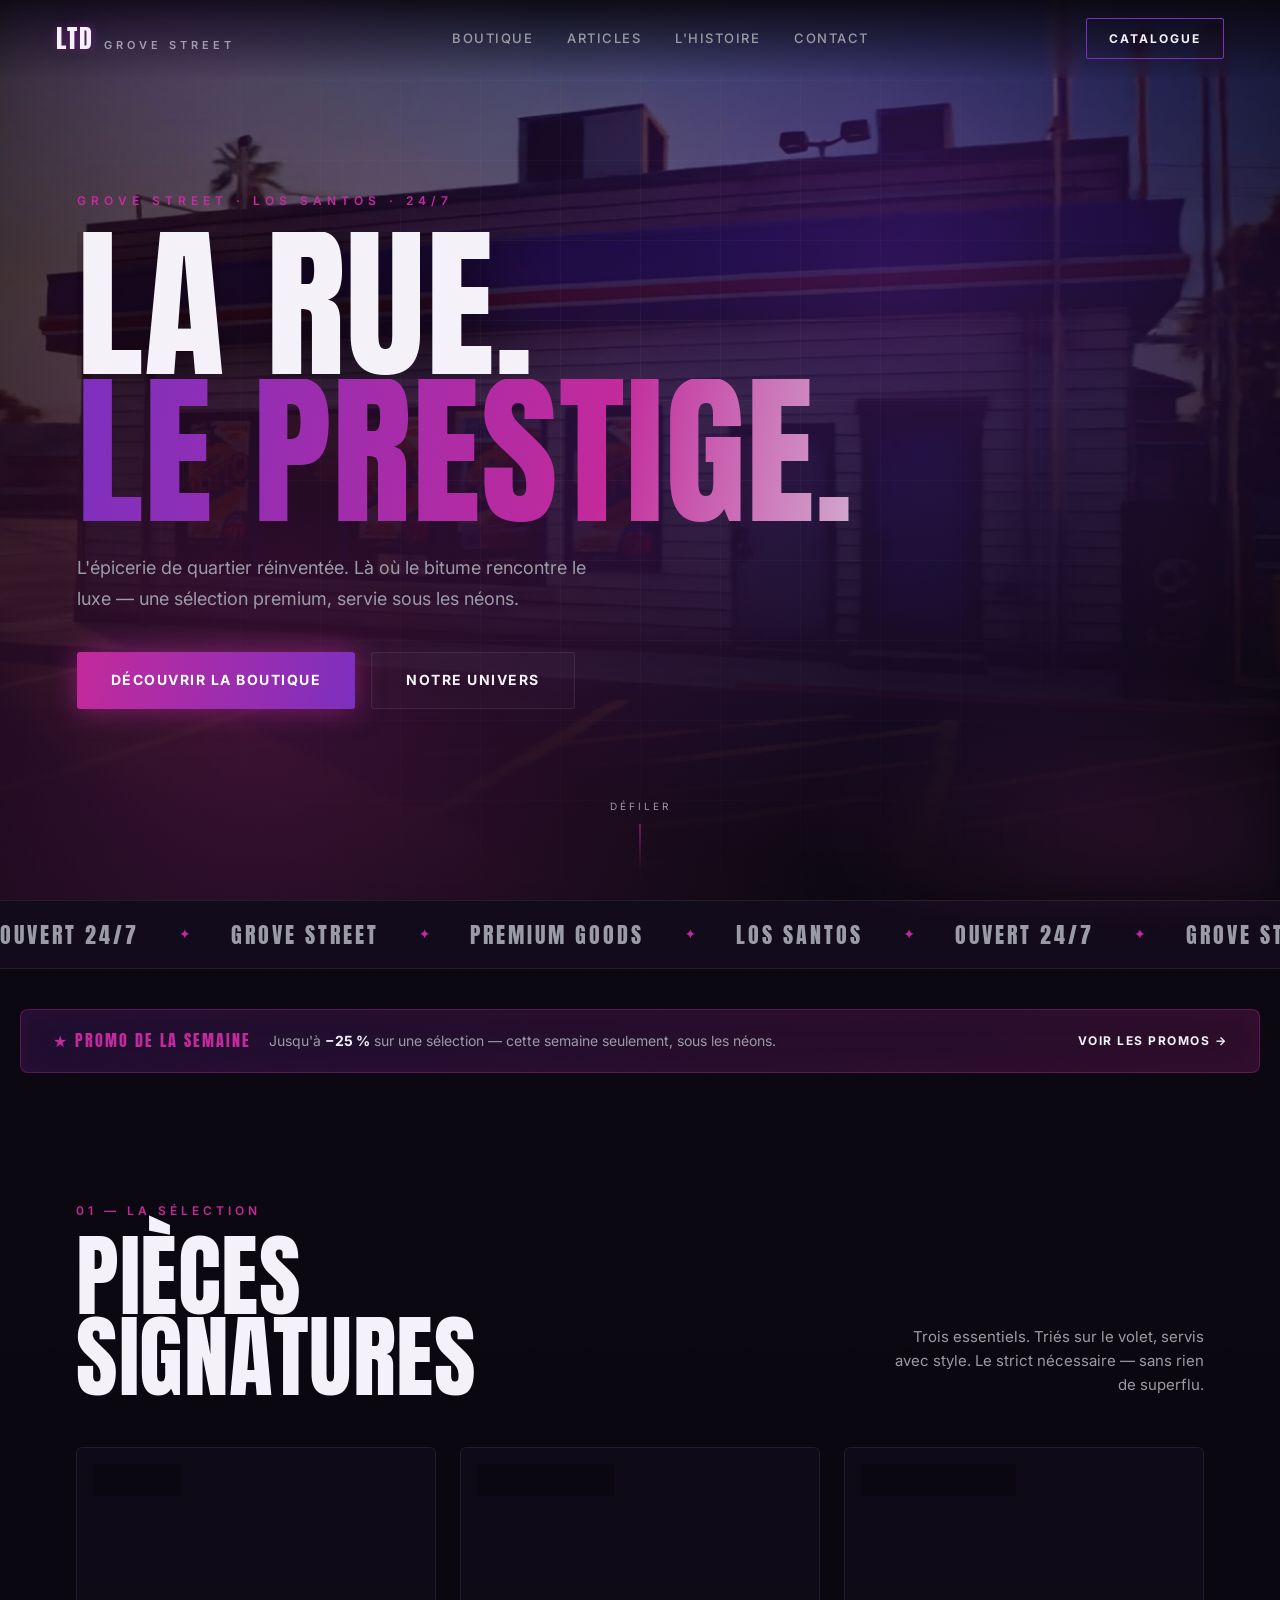
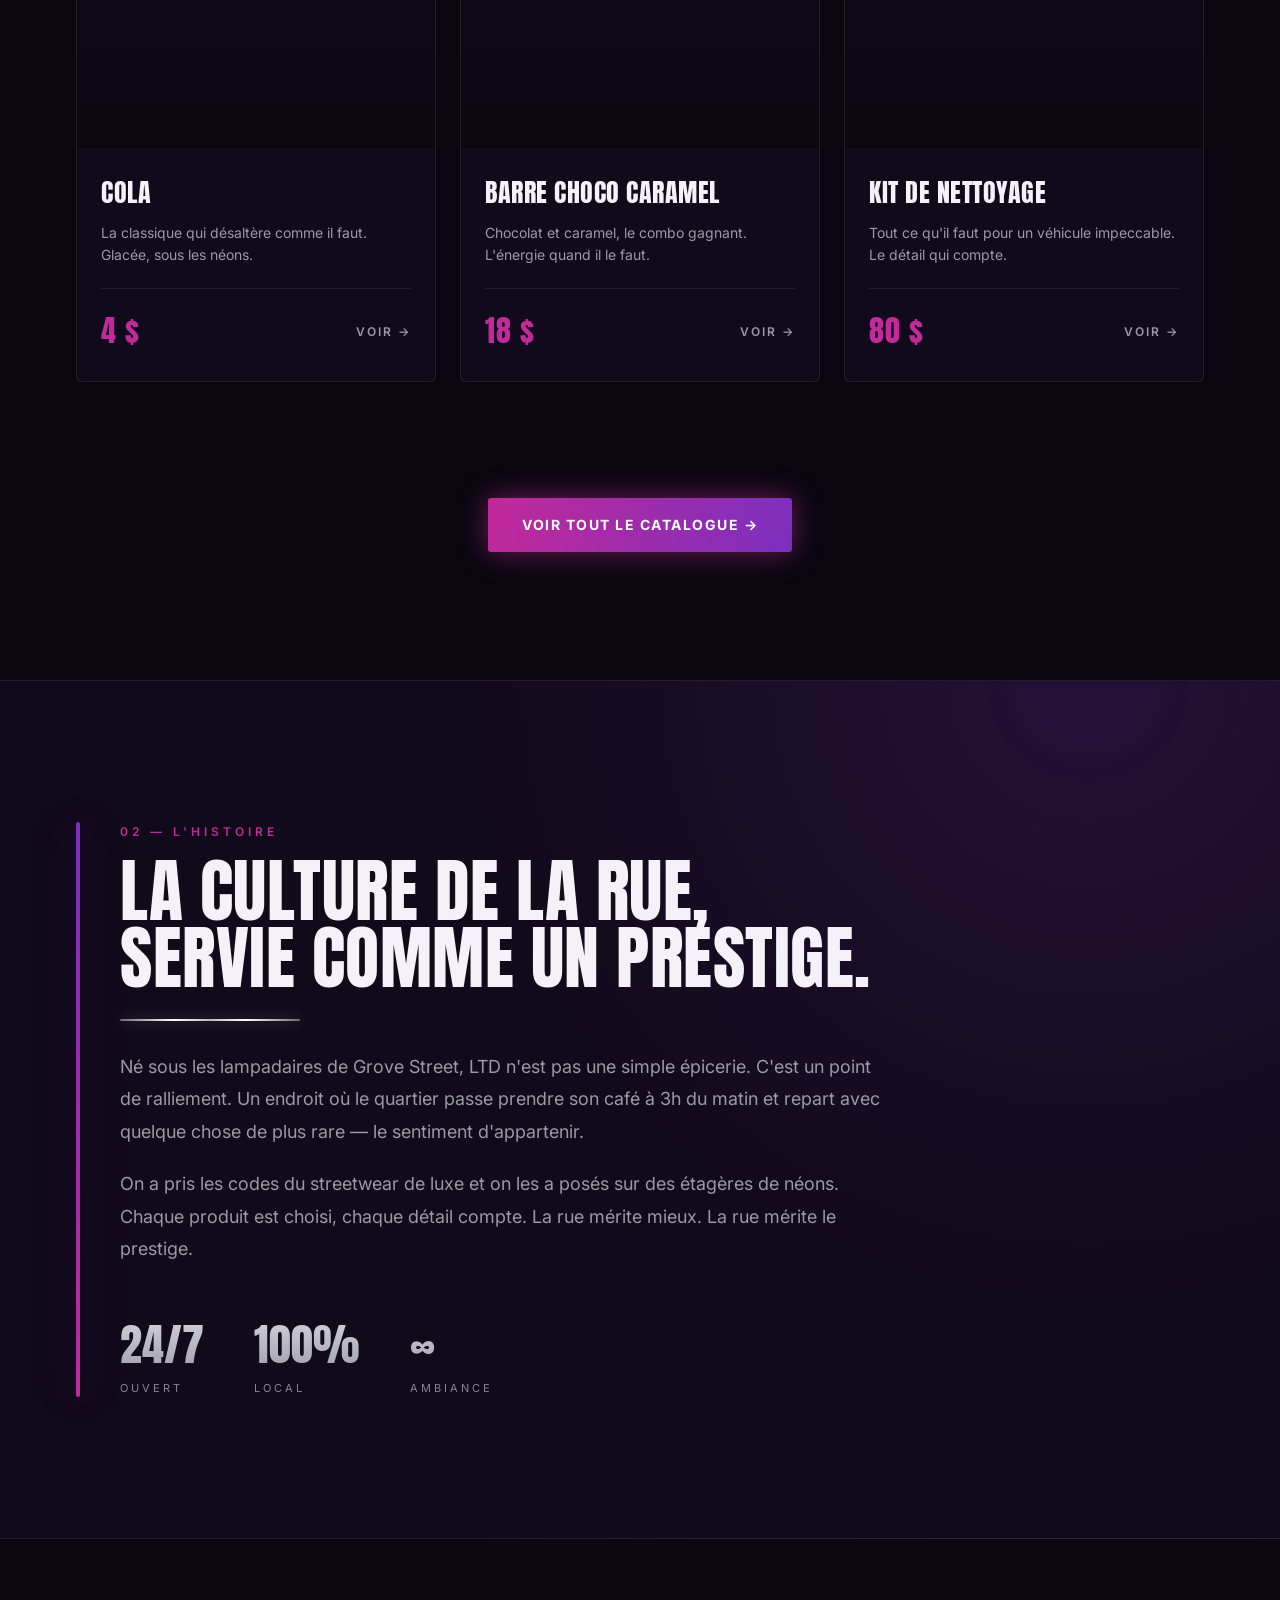
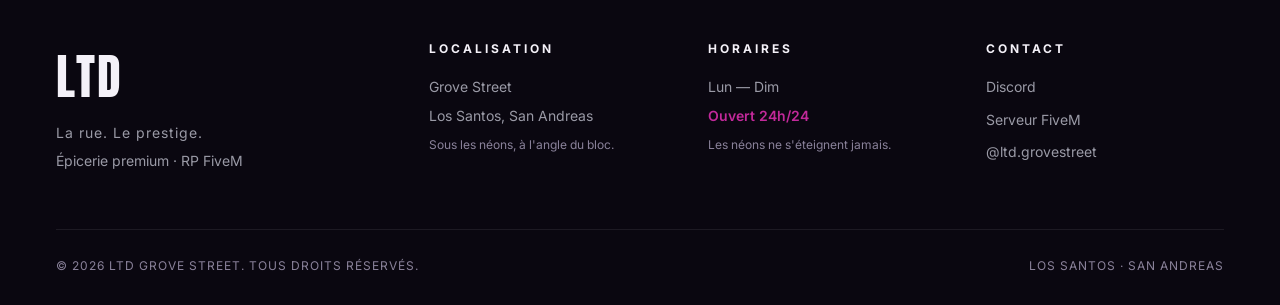
==== commit 3e2aa061: "Add cinematic film treatment across the site Film grain + drifting neon light leaks over both pages," ====
--- a/index.html
+++ b/index.html
@@ -14,6 +14,10 @@
   <link rel="stylesheet" href="styles.css" />
 </head>
 <body>
+
+  <div class="fx-leaks" aria-hidden="true"></div>
+  <div class="fx-grain" aria-hidden="true"></div>
+  <div class="page-wipe" id="pageWipe" aria-hidden="true"></div>
 
   <!-- ============ NAV ============ -->
   <header class="nav">
@@ -42,7 +46,10 @@
     <div class="hero__grid"></div>
     <div class="hero__content">
       <p class="hero__eyebrow">Grove Street · Los Santos · 24/7</p>
-      <h1 class="hero__title">La rue.<br /><span class="hero__title--accent">Le prestige.</span></h1>
+      <h1 class="hero__title">
+        <span class="reveal-line"><span class="reveal-inner">La rue.</span></span>
+        <span class="reveal-line"><span class="reveal-inner hero__title--accent">Le prestige.</span></span>
+      </h1>
       <p class="hero__lede">
         L'épicerie de quartier réinventée. Là où le bitume rencontre le luxe —
         une sélection premium, servie sous les néons.
@@ -256,5 +263,41 @@
   })();
   </script>
 
+  <script>
+  (function () {
+    const reduce = window.matchMedia('(prefers-reduced-motion: reduce)').matches;
+    const wipe = document.getElementById('pageWipe');
+    if (!wipe) return;
+
+    // enter reveal (skip if a splash screen owns the intro)
+    if (!reduce && !document.getElementById('splash')) {
+      wipe.style.transition = 'none';
+      wipe.style.transform = 'translateY(0)';
+      requestAnimationFrame(() => {
+        wipe.style.transition = 'transform .65s cubic-bezier(.7,0,.3,1)';
+        wipe.style.transform = 'translateY(-100%)';
+      });
+    }
+
+    // exit wipe on internal page links
+    const isInternal = href => /(^|\/)(catalogue|index)\.html(#.*)?$/.test(href || '');
+    document.querySelectorAll('a[href]').forEach(a => {
+      const href = a.getAttribute('href');
+      if (!isInternal(href)) return;
+      a.addEventListener('click', e => {
+        if (reduce || e.metaKey || e.ctrlKey || e.shiftKey || a.target === '_blank') return;
+        e.preventDefault();
+        wipe.style.transition = 'none';
+        wipe.style.transform = 'translateY(100%)';
+        requestAnimationFrame(() => {
+          wipe.style.transition = 'transform .5s cubic-bezier(.7,0,.3,1)';
+          wipe.style.transform = 'translateY(0)';
+        });
+        setTimeout(() => { window.location.href = href; }, 510);
+      });
+    });
+  })();
+  </script>
+
 </body>
 </html>
--- a/styles.css
+++ b/styles.css
@@ -640,8 +640,57 @@
   }
 }
 
+/* =================== CINEMATIC FX =================== */
+
+/* film grain */
+.fx-grain {
+  position: fixed; inset: -50%; width: 200%; height: 200%;
+  z-index: 9996; pointer-events: none; opacity: .05;
+  mix-blend-mode: overlay;
+  background-image: url("data:image/svg+xml,%3Csvg xmlns='http://www.w3.org/2000/svg' width='160' height='160'%3E%3Cfilter id='n'%3E%3CfeTurbulence type='fractalNoise' baseFrequency='0.85' numOctaves='2' stitchTiles='stitch'/%3E%3C/filter%3E%3Crect width='100%25' height='100%25' filter='url(%23n)'/%3E%3C/svg%3E");
+  animation: fxGrain .8s steps(1) infinite;
+}
+@keyframes fxGrain {
+  0% { transform: translate(0,0); }      10% { transform: translate(-5%,-5%); }
+  20% { transform: translate(-10%,5%); } 30% { transform: translate(5%,-10%); }
+  40% { transform: translate(-5%,12%); } 50% { transform: translate(-10%,5%); }
+  60% { transform: translate(12%,0); }   70% { transform: translate(0,8%); }
+  80% { transform: translate(-12%,0); }  90% { transform: translate(8%,4%); }
+  100% { transform: translate(4%,0); }
+}
+
+/* drifting neon light leaks */
+.fx-leaks {
+  position: fixed; inset: 0; z-index: 9995; pointer-events: none;
+  mix-blend-mode: screen; filter: blur(18px);
+  background:
+    radial-gradient(42% 30% at 14% 8%, rgba(123,47,190,0.16), transparent 70%),
+    radial-gradient(36% 26% at 88% 92%, rgba(194,41,154,0.14), transparent 70%);
+  animation: fxLeaks 20s ease-in-out infinite alternate;
+}
+@keyframes fxLeaks {
+  0%   { transform: translate(0,0) scale(1);     opacity: .65; }
+  50%  { transform: translate(2%,-2%) scale(1.08); opacity: 1; }
+  100% { transform: translate(-2%,2%) scale(1);  opacity: .8; }
+}
+
+/* neon page-transition wipe */
+.page-wipe {
+  position: fixed; inset: 0; z-index: 99999; pointer-events: none;
+  background: linear-gradient(135deg, var(--violet), var(--magenta));
+  transform: translateY(100%); will-change: transform;
+}
+
+/* hero title mask reveal */
+.reveal-line { display: block; overflow: hidden; padding-bottom: .02em; }
+.reveal-inner { display: block; transform: translateY(110%); animation: lineReveal .95s cubic-bezier(.2,.85,.25,1) both; }
+.reveal-line:nth-child(2) .reveal-inner { animation-delay: .12s; }
+@keyframes lineReveal { to { transform: translateY(0); } }
+
 /* respect reduced-motion */
 @media (prefers-reduced-motion: reduce) {
-  .hero__pulse, .nav__mark { animation: none; }
+  .hero__pulse, .nav__mark, .fx-grain, .fx-leaks { animation: none; }
   [data-reveal] { opacity: 1; transform: none; transition: none; }
-}
+  .reveal-inner { transform: none; animation: none; }
+  .fx-leaks { opacity: .5; }
+}
